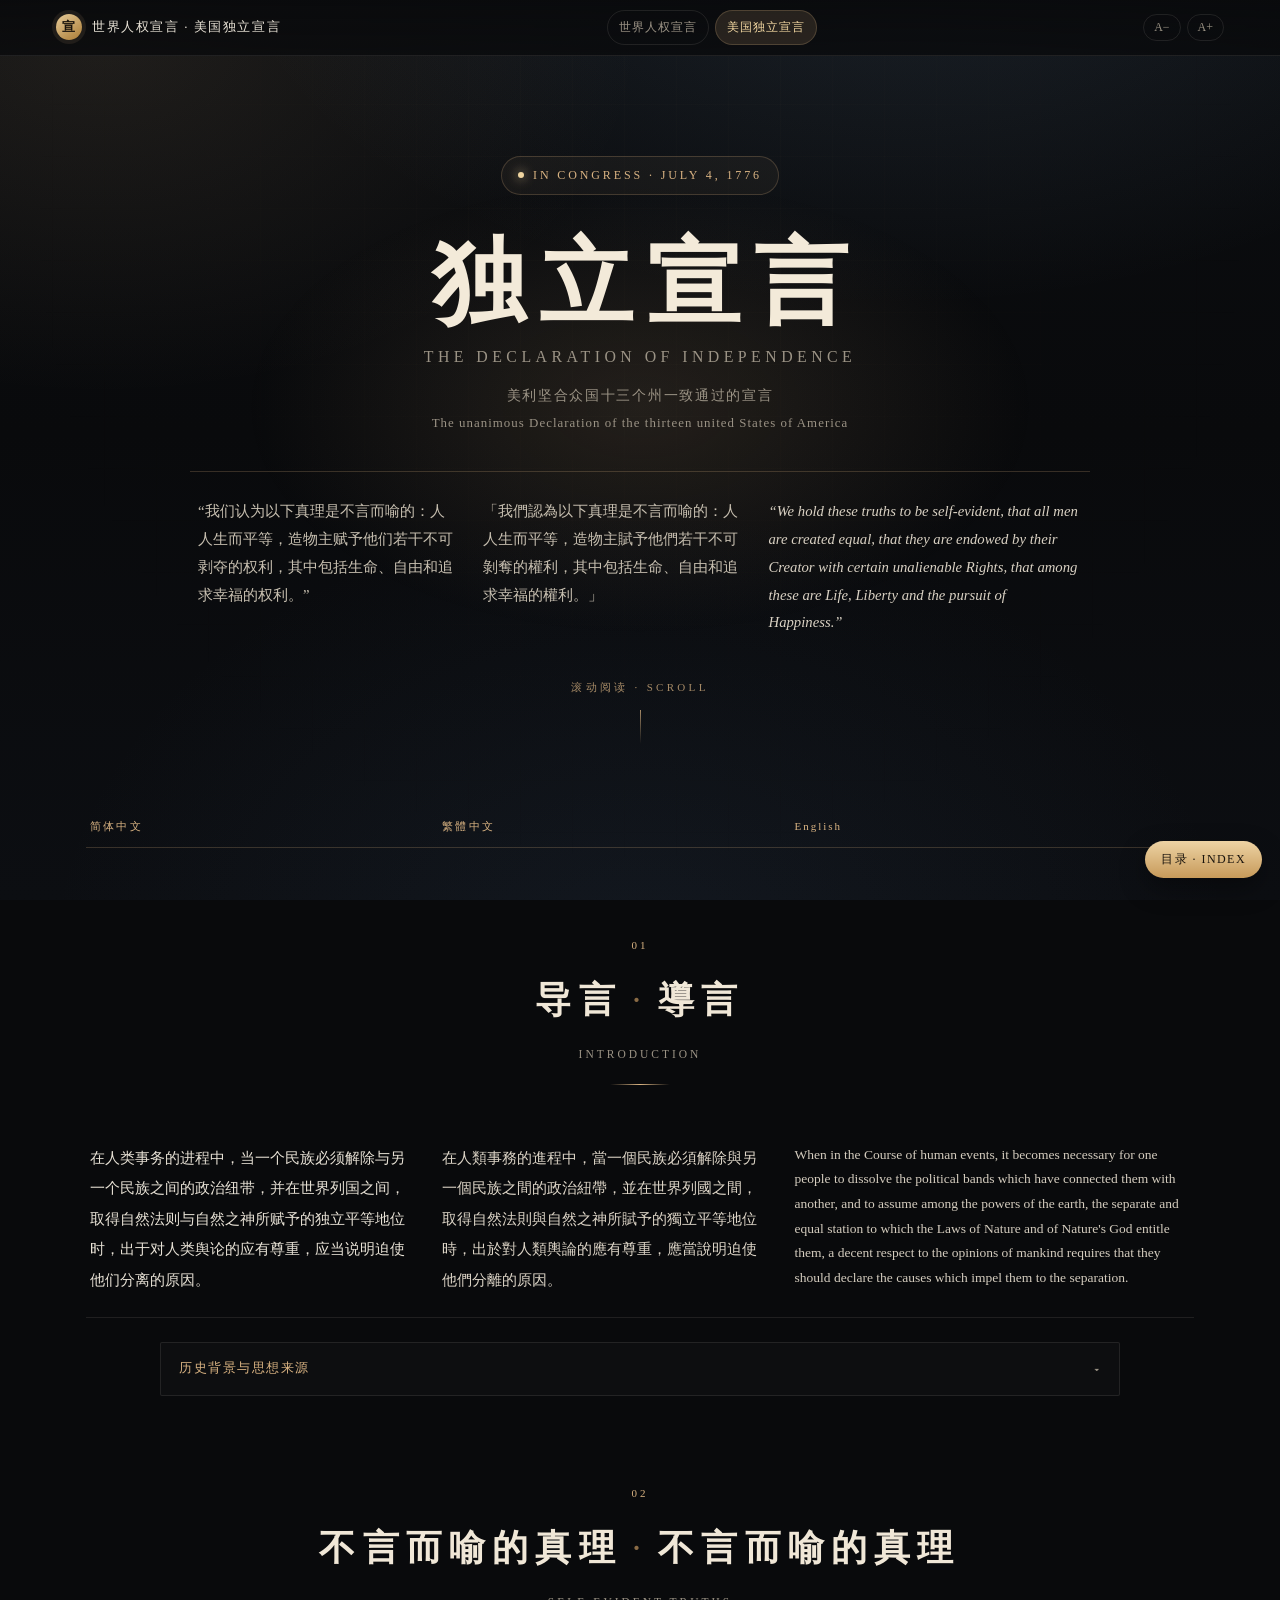
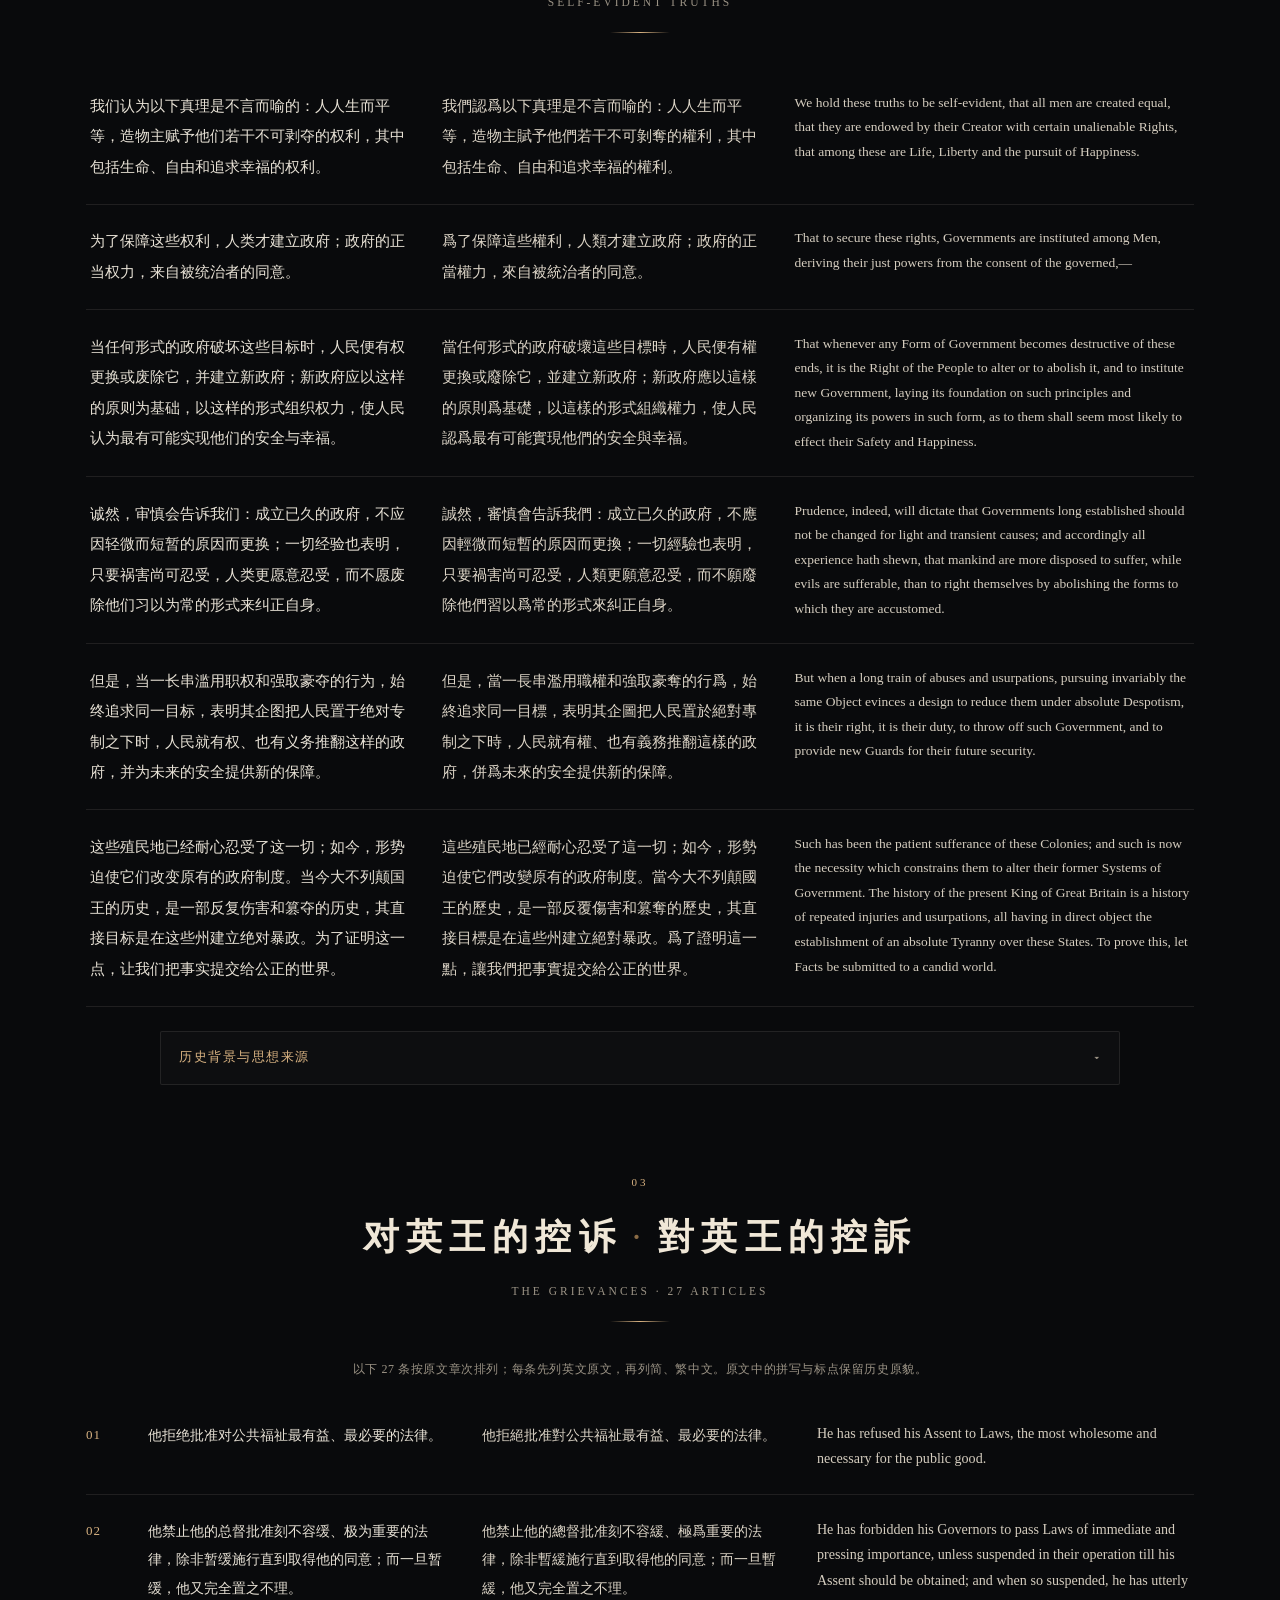
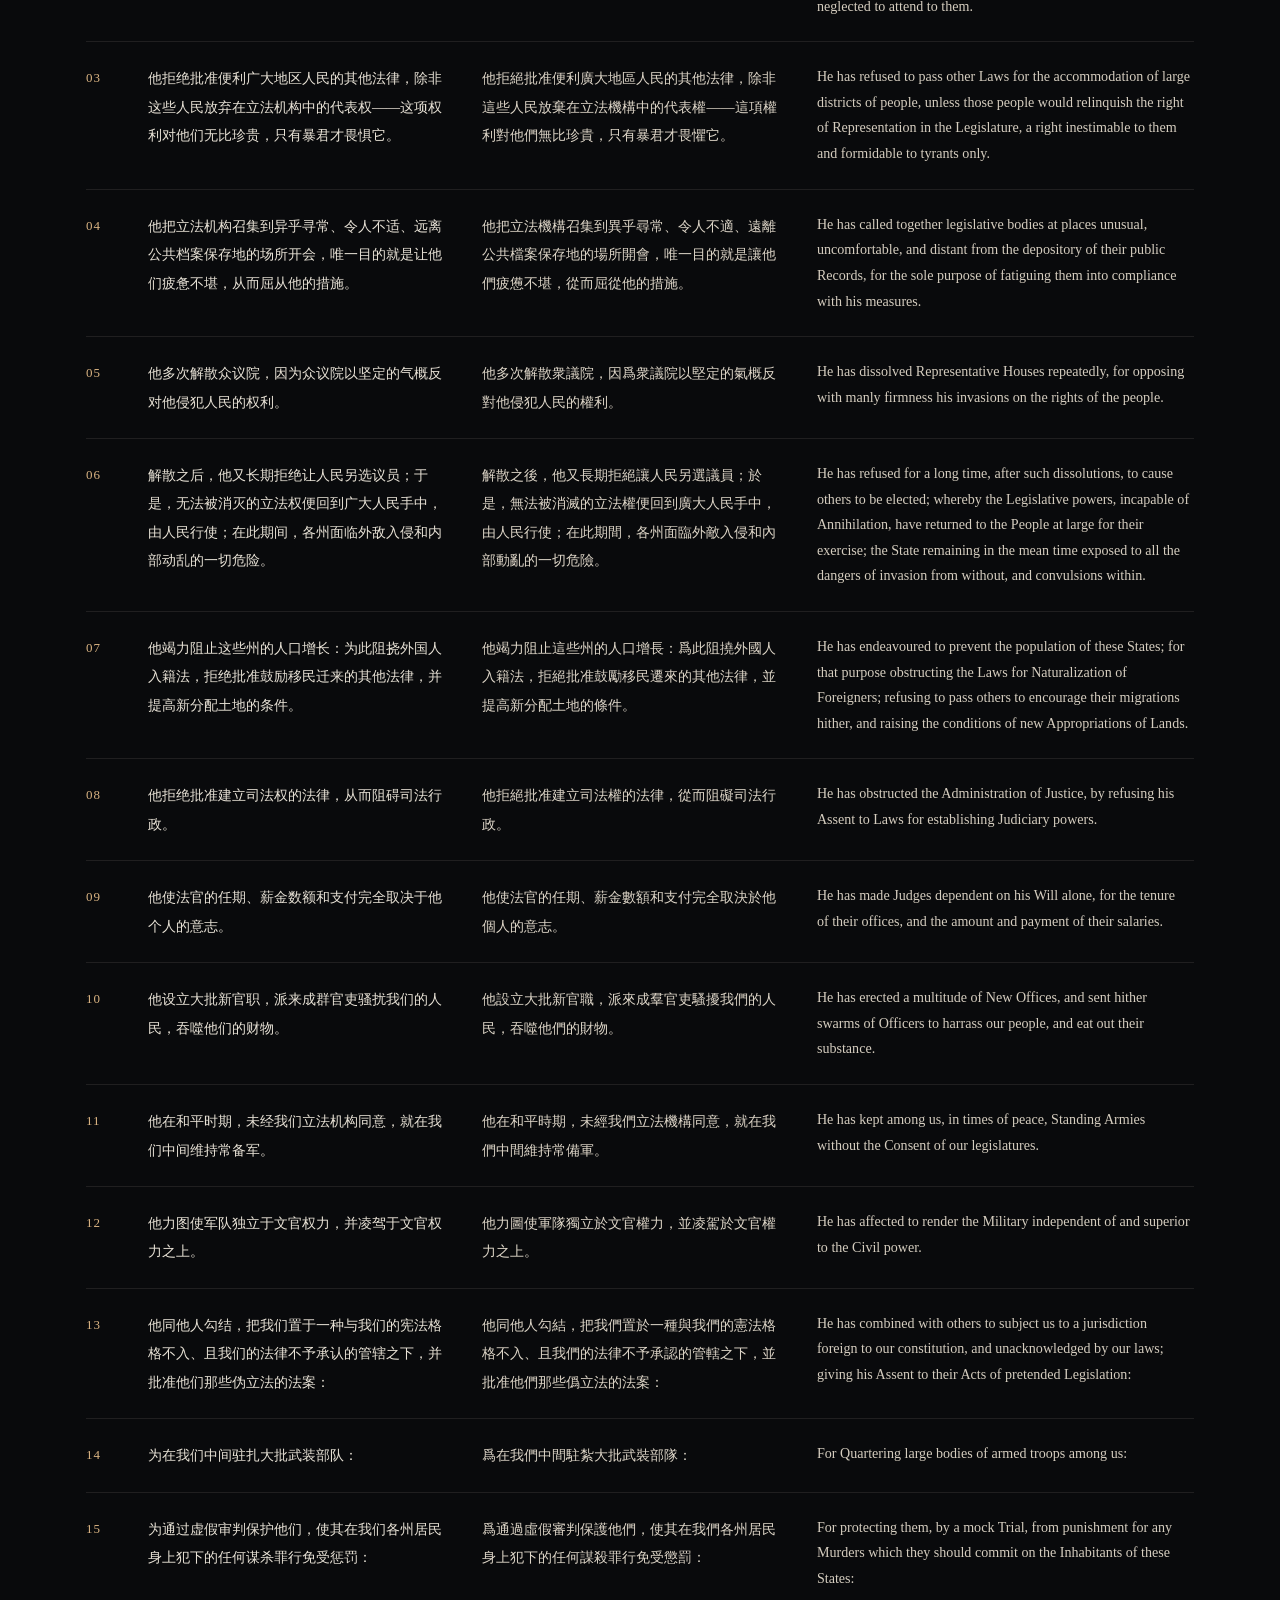
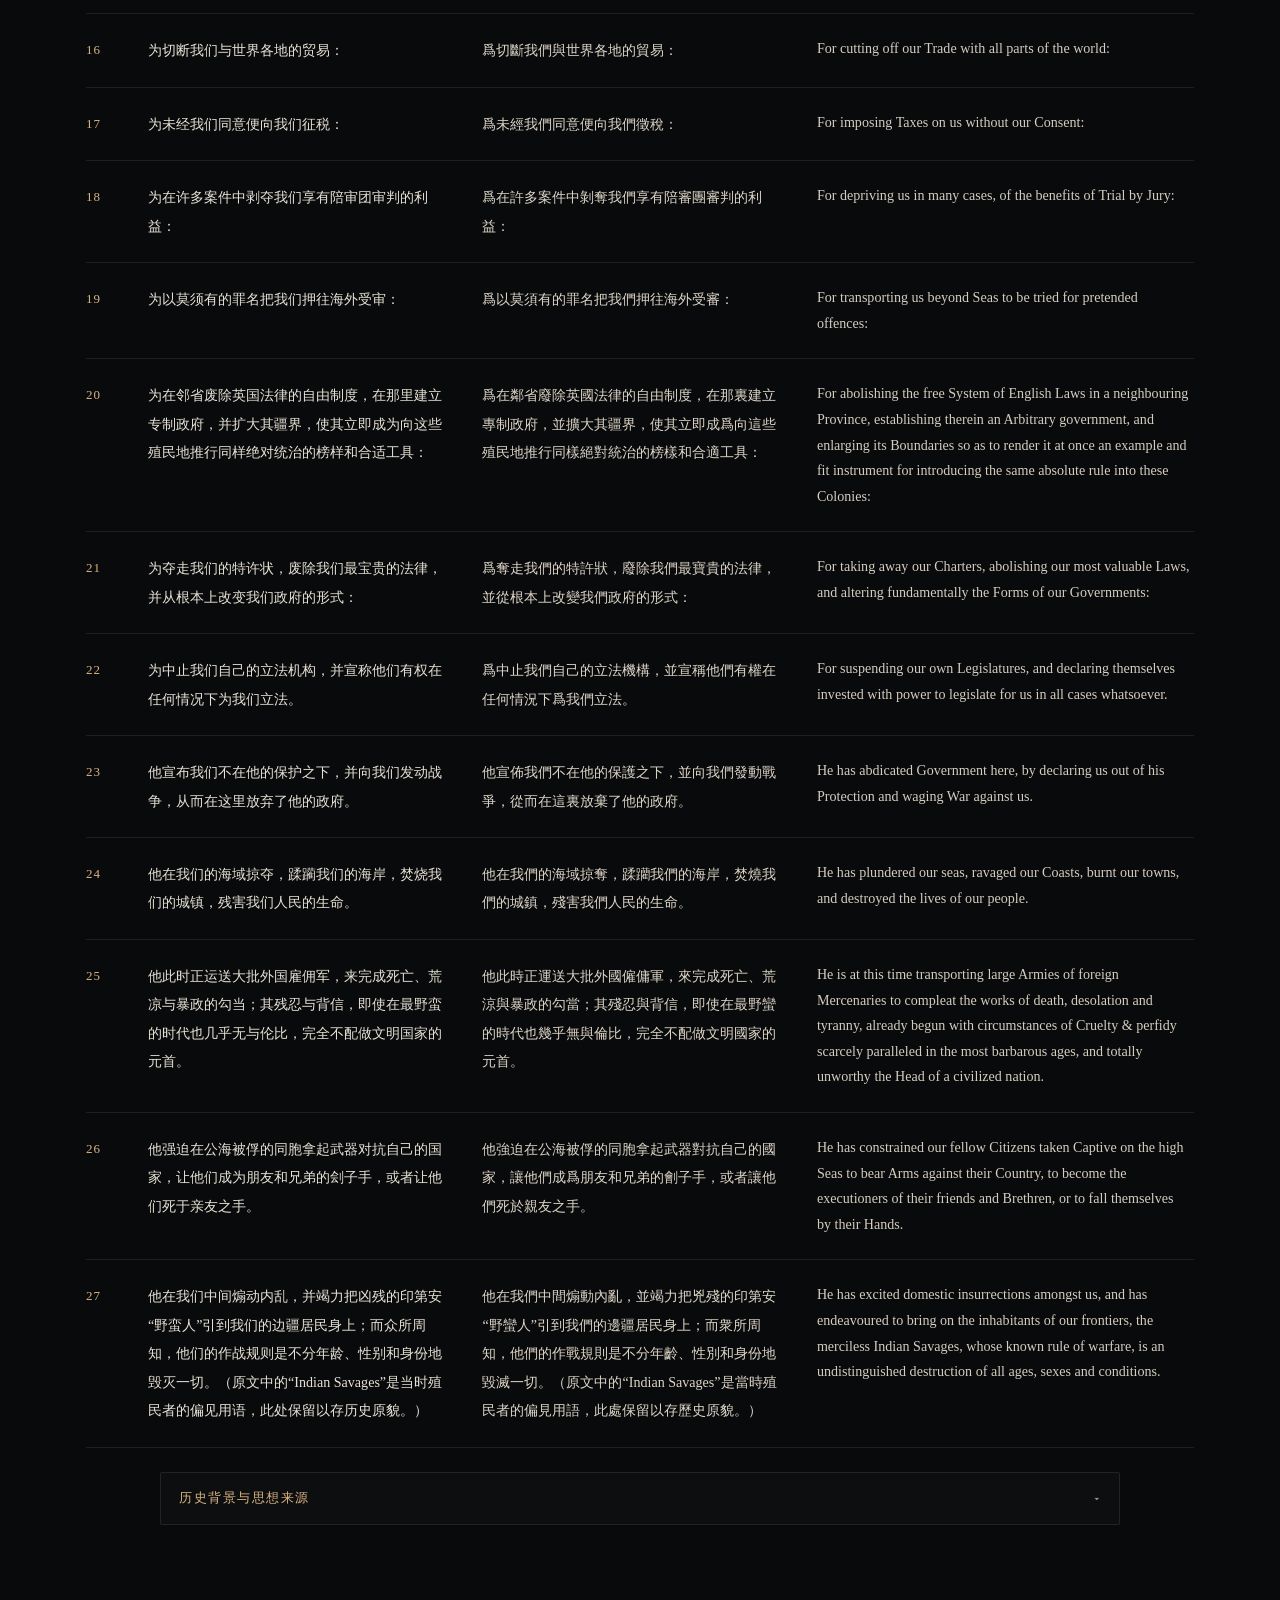
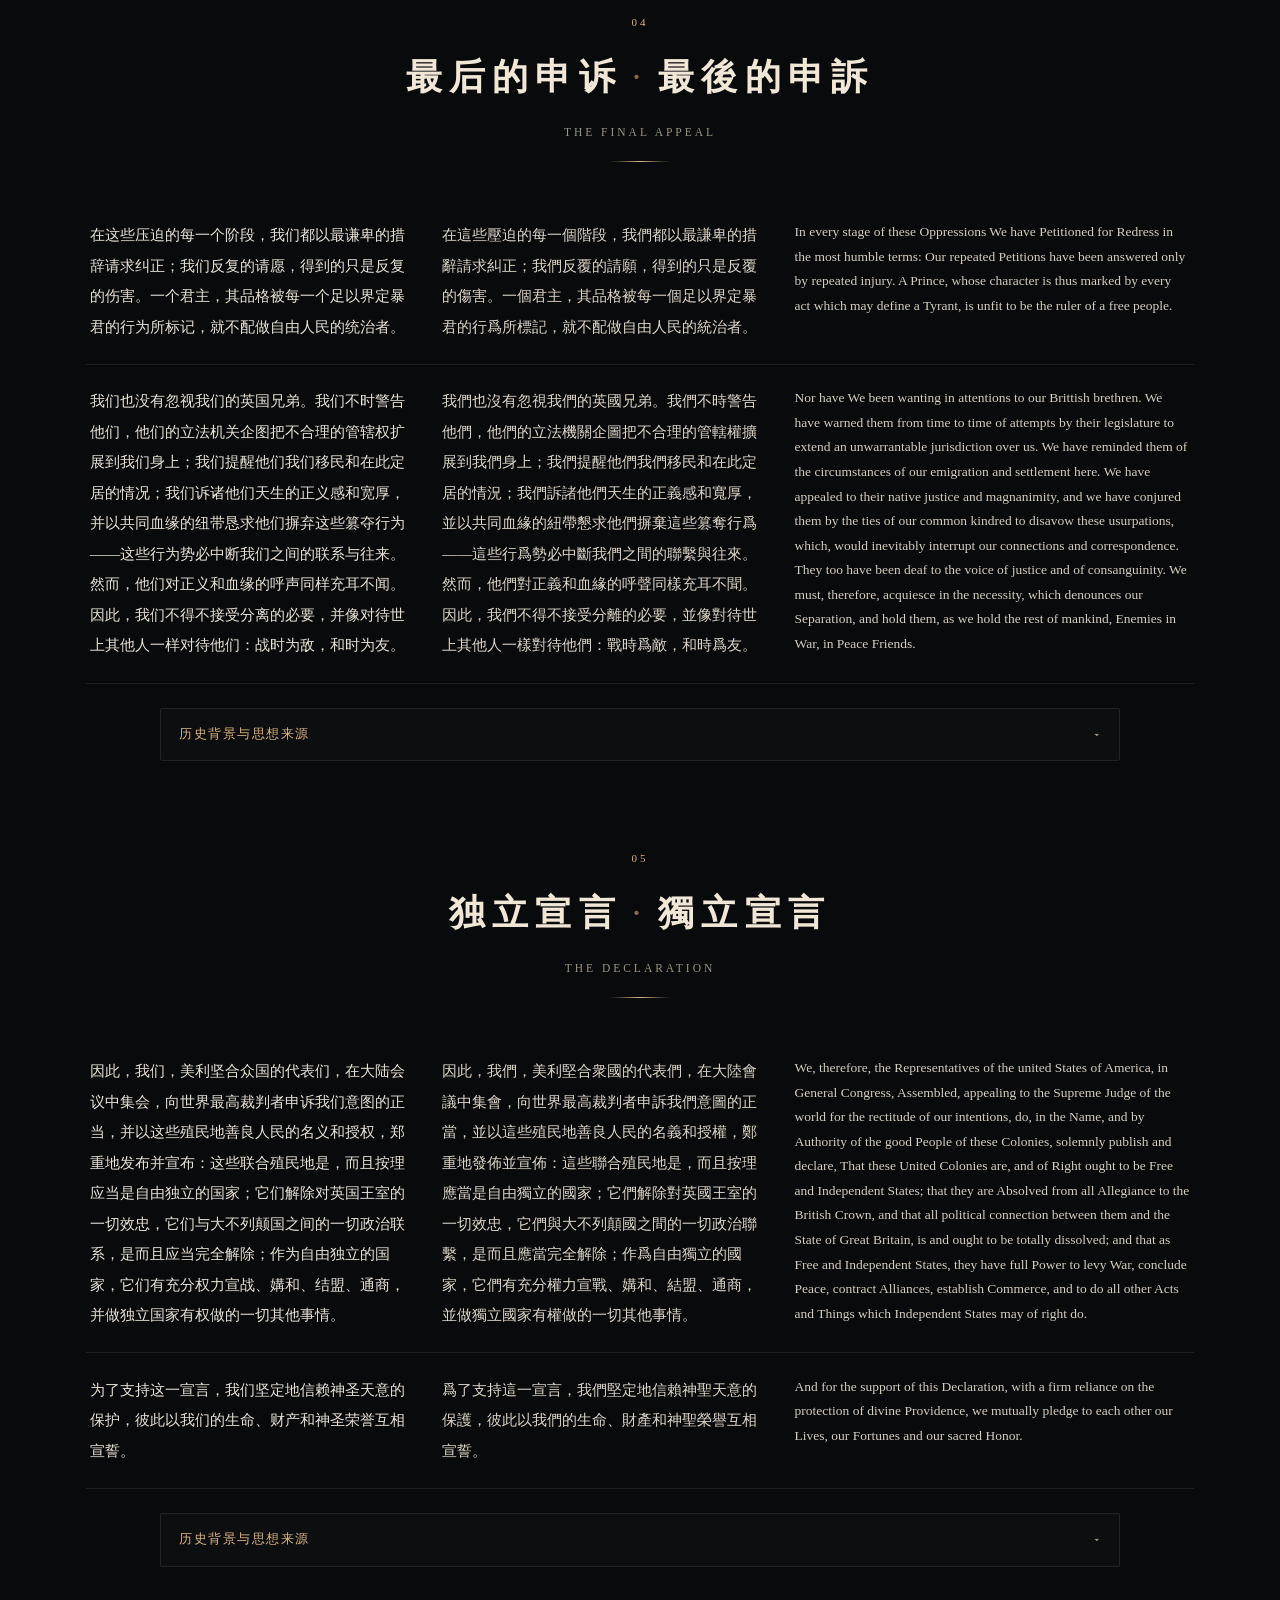
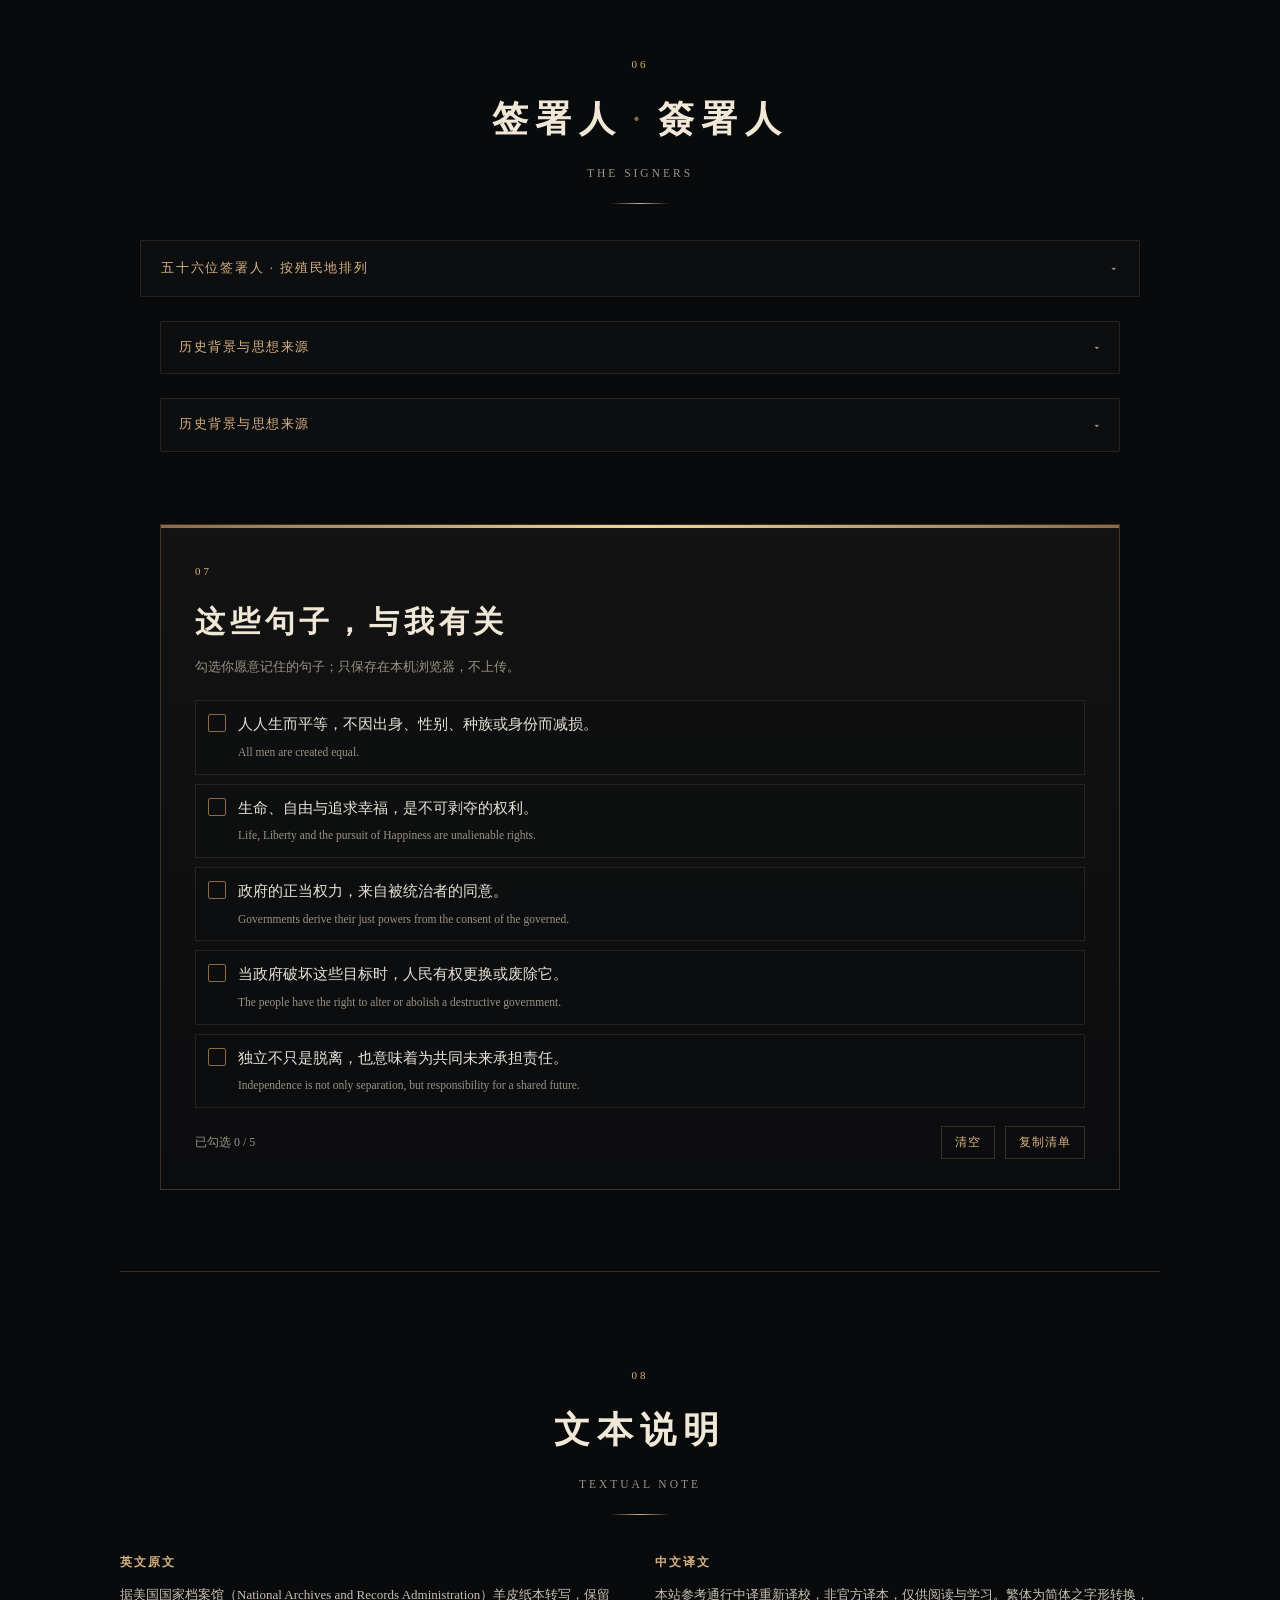
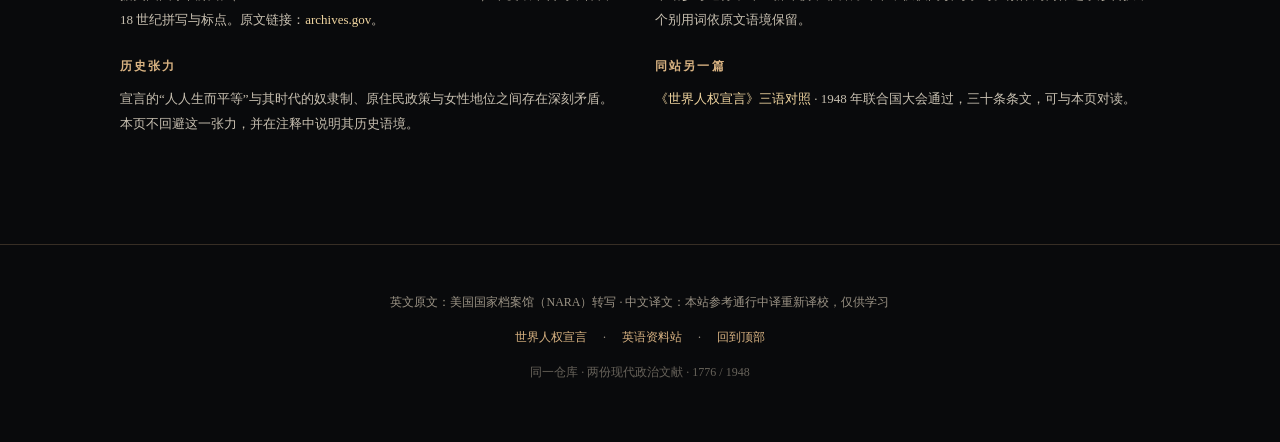
==== declaration/index.html @ b106802b "site: add Declaration of Independence (trilingual, same repo as UDHR)" ====
<!DOCTYPE html>
<html lang="zh-CN">
<head>
<meta charset="utf-8">
<meta name="viewport" content="width=device-width, initial-scale=1">
<title>美国独立宣言 · The Declaration of Independence · 獨立宣言</title>
<meta name="description" content="美国《独立宣言》全文三语对照：1776 年 7 月 4 日大陆会议通过，简、繁中文与英文并列，附历史背景、思想脉络、27 条控诉与签署人。与世界人权宣言同站。">
<meta name="theme-color" content="#090a0c">
<meta property="og:type" content="article">
<meta property="og:title" content="美国独立宣言 · 三语对照">
<meta property="og:description" content="人人生而平等，造物主赋予他们若干不可剥夺的权利。1776 年《独立宣言》全文简繁英对照。">
<meta property="og:locale" content="zh_CN">
<link rel="icon" href="../assets/favicon.svg" type="image/svg+xml">
<style>
:root{
  --bg:#090a0c;
  --bg-2:#101216;
  --ink:#e8e2d6;
  --ink-dim:#c8c0b1;
  --muted:#9b9385;
  --gold:#d9b382;
  --gold-lit:#f0d5a0;
  --gold-deep:#8a6b45;
  --blue:#8fb4d9;
  --line:rgba(217,179,130,.22);
  --line-2:rgba(232,226,214,.10);
  --serif-cn:"Songti SC","STSong","SimSun","Noto Serif SC","Source Han Serif SC",serif;
  --serif-en:Georgia,"Times New Roman","Iowan Old Style",serif;
  --serif-body:Georgia,"Times New Roman","Iowan Old Style","Songti SC","STSong","SimSun","Noto Serif SC","Source Han Serif SC",serif;
  --scale:1;
}
*{box-sizing:border-box}
html{scroll-behavior:smooth;scroll-padding-top:84px}
body{
  margin:0;background:var(--bg);color:var(--ink);
  font-family:var(--serif-body);
  font-size:calc(16px * var(--scale));
  line-height:1.9;
  -webkit-font-smoothing:antialiased;text-rendering:optimizeLegibility;
  overflow-x:hidden;
}
body::before{
  content:"";position:fixed;inset:0;z-index:-2;pointer-events:none;
  background:
    radial-gradient(1100px 640px at 70% -10%,rgba(143,180,217,.13),transparent 62%),
    radial-gradient(900px 600px at 8% 4%,rgba(217,179,130,.10),transparent 60%),
    radial-gradient(900px 700px at 50% 108%,rgba(60,85,115,.14),transparent 66%),
    linear-gradient(180deg,#0b0d10 0%,#090a0c 48%,#0c0e12 100%);
}
body::after{
  content:"";position:fixed;inset:0;z-index:-1;pointer-events:none;opacity:.5;
  background-image:
    linear-gradient(rgba(217,179,130,.035) 1px,transparent 1px),
    linear-gradient(90deg,rgba(217,179,130,.035) 1px,transparent 1px);
  background-size:52px 52px;
  mask-image:radial-gradient(ellipse at 50% 24%,#000 18%,transparent 76%);
  -webkit-mask-image:radial-gradient(ellipse at 50% 24%,#000 18%,transparent 76%);
}
a{color:var(--gold-lit);text-decoration:none}
a:hover{text-decoration:underline;text-underline-offset:3px}
::selection{background:rgba(217,179,130,.28);color:#15110c}
.progress{position:fixed;top:0;left:0;height:3px;width:100%;z-index:90;background:transparent}
.progress i{display:block;height:100%;width:0;background:linear-gradient(90deg,var(--gold-deep),var(--gold-lit));transition:width .08s linear}

/* 顶栏 */
.topbar{position:fixed;top:0;left:0;right:0;z-index:80;background:linear-gradient(180deg,rgba(9,10,12,.94),rgba(9,10,12,.78));border-bottom:1px solid var(--line-2);backdrop-filter:blur(12px)}
.topbar-inner{max-width:1240px;margin:0 auto;padding:10px clamp(16px,3vw,36px);display:flex;align-items:center;justify-content:space-between;gap:14px;flex-wrap:wrap}
.brand{display:flex;align-items:center;gap:10px;color:var(--ink);font-size:13px;letter-spacing:.12em}
.brand:hover{text-decoration:none;color:var(--gold-lit)}
.brand-mark{width:26px;height:26px;border-radius:50%;background:linear-gradient(145deg,#e7cc99,#a97b35);color:#1a140d;display:grid;place-items:center;font-weight:700;font-size:13px;box-shadow:0 0 0 4px rgba(217,179,130,.1)}
.doc-switch{display:flex;gap:6px;flex-wrap:wrap;align-items:center}
.doc-switch a{font-family:var(--serif-cn);font-size:12px;letter-spacing:.08em;padding:5px 11px;border:1px solid var(--line-2);border-radius:999px;color:var(--muted)}
.doc-switch a:hover{border-color:var(--line);color:var(--gold-lit);text-decoration:none}
.doc-switch a.on{background:rgba(217,179,130,.14);border-color:var(--line);color:var(--gold-lit)}
.tools{display:flex;align-items:center;gap:6px}
.tool-btn{font-family:var(--serif-cn);font-size:12px;color:var(--muted);background:transparent;border:1px solid var(--line-2);border-radius:999px;padding:5px 10px;cursor:pointer}
.tool-btn:hover{color:var(--gold-lit);border-color:var(--line)}

/* 首屏 */
.hero{position:relative;padding:clamp(110px,16vh,180px) 20px clamp(54px,8vh,86px);text-align:center;overflow:hidden}
.hero::after{content:"";position:absolute;left:50%;top:18%;width:min(900px,92vw);height:520px;transform:translateX(-50%);background:radial-gradient(ellipse at center,rgba(217,179,130,.13),transparent 62%);pointer-events:none}
.hero-inner{position:relative;z-index:1;max-width:1000px;margin:0 auto}
.eyebrow{display:inline-flex;align-items:center;gap:9px;font-family:var(--serif-cn);font-size:12px;letter-spacing:.24em;color:var(--gold);border:1px solid var(--line);border-radius:999px;padding:7px 16px;background:rgba(217,179,130,.05)}
.eyebrow .dot{width:6px;height:6px;border-radius:50%;background:var(--gold-lit);box-shadow:0 0 12px var(--gold-lit)}
.hero h1{font-family:var(--serif-cn);font-size:clamp(46px,7.4vw,94px);font-weight:700;letter-spacing:.14em;line-height:1.08;margin:26px 0 10px;color:#f3ead9;text-indent:.14em}
.hero h1 small{display:block;margin-top:14px;font-family:var(--serif-en);font-size:clamp(12px,1.24vw,16px);letter-spacing:.28em;color:var(--muted);font-weight:400;text-indent:0}
.hero .adopted{margin:18px auto 0;max-width:760px;font-family:var(--serif-cn);font-size:clamp(12px,1.1vw,14px);letter-spacing:.12em;color:var(--muted);line-height:1.9}
.hero .epigraph{margin:34px auto 0;max-width:900px;padding:26px 8px 0;border-top:1px solid var(--line);display:grid;grid-template-columns:1fr 1fr 1.2fr;gap:24px;text-align:left}
.hero .epigraph p{margin:0;font-size:clamp(13px,1.15vw,15px);line-height:1.9;color:var(--ink-dim)}
.hero .epigraph .en{font-family:var(--serif-en);font-style:italic;color:#d9d1c3}
.scroll-cue{margin-top:40px;font-family:var(--serif-cn);font-size:11px;letter-spacing:.3em;color:var(--gold);opacity:.75}
.scroll-cue .line{display:block;width:1px;height:34px;margin:12px auto 0;background:linear-gradient(180deg,var(--gold),transparent)}

/* 正文 */
.doc{position:relative;z-index:1;padding:0 0 clamp(80px,12vh,150px)}
.wrap{max-width:1180px;margin:0 auto;padding:0 clamp(16px,3vw,36px)}
.section-head{position:relative;margin:clamp(58px,9vh,104px) 0 clamp(28px,4vh,42px);text-align:center}
.section-head .sec-no{display:inline-block;font-family:var(--serif-en);font-size:11px;letter-spacing:.28em;color:var(--gold);margin-bottom:10px}
.section-head h2{margin:0;font-family:var(--serif-cn);font-size:clamp(24px,3vw,36px);font-weight:700;letter-spacing:.2em;color:#f0e7d7}
.section-head h2 .sep{margin:0 .28em;color:var(--gold-deep);font-weight:400}
.section-head .sec-en{margin:10px 0 0;font-family:var(--serif-en);font-size:11.5px;letter-spacing:.26em;color:var(--muted);text-transform:uppercase}
.section-head::after{content:"";display:block;width:60px;height:1px;margin:18px auto 0;background:linear-gradient(90deg,transparent,var(--gold),transparent)}

.lang-heads{display:grid;grid-template-columns:1fr 1fr 1.25fr;gap:clamp(18px,3vw,36px);padding:0 4px 10px;border-bottom:1px solid var(--line);margin-bottom:8px;font-family:var(--serif-cn);font-size:11px;letter-spacing:.2em;color:var(--gold)}
.lang-heads .en{font-family:var(--serif-en);letter-spacing:.18em}
.para{display:grid;grid-template-columns:1fr 1fr 1.25fr;gap:clamp(18px,3vw,36px);padding:clamp(18px,2.4vh,26px) 4px;border-bottom:1px solid var(--line-2);align-items:start}
.para:last-child{border-bottom:0}
.para p{margin:0;font-size:clamp(14.5px,1.18vw,16.5px);line-height:2.02;color:var(--ink)}
.para .en p{font-family:var(--serif-en);font-size:clamp(13.5px,1.05vw,15px);line-height:1.82;color:#d5cdbf}
.para .lang-col[lang="zh-Hant"] p{color:#ddd5c7}

/* 控诉 */
.lead-note{max-width:760px;margin:0 auto 18px;text-align:center;font-family:var(--serif-cn);font-size:12px;color:var(--muted);letter-spacing:.05em}
.grievance{display:grid;grid-template-columns:58px 1fr;gap:0;border-bottom:1px solid var(--line-2)}
.grievance:last-of-type{border-bottom:0}
.g-no{font-family:var(--serif-en);font-size:13px;letter-spacing:.08em;color:var(--gold);padding-top:24px}
.g-body .para{border-bottom:0;padding-top:22px;padding-bottom:22px}
.g-body .para p{font-size:clamp(14px,1.1vw,15.5px)}

/* 注释 */
.note{margin:24px auto 0;max-width:960px;border:1px solid var(--line-2);border-radius:2px;background:rgba(255,255,255,.018)}
.note summary{list-style:none;cursor:pointer;padding:14px 18px;display:flex;align-items:center;justify-content:space-between;gap:12px;font-family:var(--serif-cn);font-size:12.5px;letter-spacing:.12em;color:var(--gold)}
.note summary::-webkit-details-marker{display:none}
.note summary .chev{transition:transform .2s ease;font-size:11px;color:var(--muted)}
.note[open] summary .chev{transform:rotate(180deg)}
.note-body{padding:0 20px 20px;border-top:1px solid var(--line-2)}
.note-body p{margin:14px 0 0;font-size:14px;line-height:1.95;color:var(--ink-dim)}
.note-body .note-k{margin:18px 0 0;font-family:var(--serif-cn);font-size:11px;letter-spacing:.2em;color:var(--gold)}

/* 签署人 */
.signers-wrap{margin:24px auto 0;max-width:1000px;border:1px solid var(--line-2);border-radius:2px;background:rgba(255,255,255,.018)}
.signers-wrap summary{list-style:none;cursor:pointer;padding:15px 20px;display:flex;justify-content:space-between;align-items:center;font-family:var(--serif-cn);font-size:13px;letter-spacing:.14em;color:var(--gold)}
.signers-wrap summary::-webkit-details-marker{display:none}
.signers-wrap .chev{transition:transform .2s;font-size:11px;color:var(--muted)}
.signers-wrap[open] .chev{transform:rotate(180deg)}
.signers-grid{display:grid;grid-template-columns:repeat(3,1fr);gap:22px 26px;padding:4px 22px 26px;border-top:1px solid var(--line-2)}
.signer-state h3{margin:16px 0 8px;font-family:var(--serif-cn);font-size:12px;letter-spacing:.14em;color:var(--ink);font-weight:600}
.signer-state h3 em{display:block;margin-top:3px;font-family:var(--serif-en);font-size:10px;letter-spacing:.12em;color:var(--muted);font-style:normal}
.signer-state ul{list-style:none;margin:0;padding:0}
.signer-state li{font-family:var(--serif-en);font-size:12.5px;line-height:1.9;color:var(--ink-dim);border-bottom:1px dotted rgba(232,226,214,.08);padding:2px 0}

/* 与我有关 */
.check-section{max-width:960px;margin:clamp(58px,8vh,92px) auto 0;padding:30px clamp(20px,3vw,34px);border:1px solid var(--line);background:linear-gradient(180deg,rgba(217,179,130,.055),rgba(255,255,255,.012));position:relative}
.check-section::before{content:"";position:absolute;left:0;right:0;top:0;height:3px;background:linear-gradient(90deg,var(--gold-deep),var(--gold-lit),var(--gold-deep))}
.check-head .sec-no{font-family:var(--serif-en);font-size:11px;letter-spacing:.28em;color:var(--gold)}
.check-head h2{margin:8px 0 6px;font-family:var(--serif-cn);font-size:clamp(22px,2.6vw,30px);letter-spacing:.16em;color:#f0e7d7}
.check-head p{margin:0 0 20px;font-size:12.5px;color:var(--muted)}
.check-list{display:grid;gap:9px}
.check-item{display:flex;align-items:flex-start;gap:12px;cursor:pointer;padding:10px 12px;border:1px solid var(--line-2);background:rgba(10,12,15,.35);transition:border-color .15s,background .15s}
.check-item:hover{border-color:var(--line);background:rgba(217,179,130,.05)}
.check-item input{position:absolute;opacity:0}
.check-item .box{flex:none;width:18px;height:18px;margin-top:3px;border:1px solid var(--gold-deep);border-radius:2px;display:grid;place-items:center}
.check-item input:checked + .box{background:var(--gold);border-color:var(--gold)}
.check-item input:checked + .box::after{content:"✓";color:#1a140d;font-size:12px;font-weight:700}
.check-item input:focus-visible + .box{outline:2px solid var(--blue);outline-offset:2px}
.c-cn b{display:block;font-weight:400;font-size:14.5px;color:var(--ink)}
.c-cn em{display:block;margin-top:3px;font-family:var(--serif-en);font-size:11.5px;color:var(--muted);font-style:normal}
.check-foot{display:flex;align-items:center;gap:10px;flex-wrap:wrap;margin-top:18px;font-size:12px;color:var(--muted)}
.check-foot #checkCount{margin-right:auto}
.btn-line{font-family:var(--serif-cn);font-size:12px;letter-spacing:.08em;color:var(--gold);background:transparent;border:1px solid var(--line);padding:7px 13px;cursor:pointer}
.btn-line:hover{background:rgba(217,179,130,.1)}

/* 文本说明 */
.colophon{max-width:1040px;margin:clamp(66px,9vh,104px) auto 0;border-top:1px solid var(--line);padding-top:6px}
.colophon-grid{display:grid;grid-template-columns:repeat(2,1fr);gap:22px 30px;margin-top:8px}
.colophon-grid h3{margin:0 0 8px;font-family:var(--serif-cn);font-size:12px;letter-spacing:.18em;color:var(--gold)}
.colophon-grid p{margin:0;font-size:13px;line-height:1.95;color:var(--ink-dim)}
.colophon-grid a{color:var(--gold-lit)}

/* 目录抽屉 */
.toc-btn{position:fixed;right:18px;bottom:22px;z-index:85;font-family:var(--serif-cn);font-size:12px;letter-spacing:.12em;color:#1a140d;background:linear-gradient(180deg,#edd3a4,#c79a5a);border:0;border-radius:999px;padding:10px 16px;box-shadow:0 10px 26px rgba(0,0,0,.35);cursor:pointer}
.toc-overlay{position:fixed;inset:0;z-index:95;background:rgba(4,5,7,.62);opacity:0;pointer-events:none;transition:opacity .2s}
.toc-panel{position:fixed;right:0;top:0;bottom:0;z-index:96;width:min(380px,88vw);background:#0e1014;border-left:1px solid var(--line);padding:22px 22px 30px;overflow:auto;transform:translateX(102%);transition:transform .24s ease}
body.toc-open .toc-overlay{opacity:1;pointer-events:auto}
body.toc-open .toc-panel{transform:translateX(0)}
.toc-panel h2{margin:0 0 4px;font-family:var(--serif-cn);font-size:16px;letter-spacing:.16em;color:var(--gold)}
.toc-panel p{margin:0 0 16px;font-size:11px;color:var(--muted)}
.toc-panel a{display:flex;gap:12px;padding:9px 0;border-bottom:1px dotted var(--line-2);font-family:var(--serif-cn);font-size:13px;color:var(--ink-dim)}
.toc-panel a:hover{color:var(--gold-lit);text-decoration:none}
.toc-panel a b{font-family:var(--serif-en);font-weight:400;font-size:11px;color:var(--gold);min-width:20px}
.toc-close{position:absolute;right:14px;top:12px;background:transparent;border:0;color:var(--muted);font-size:20px;cursor:pointer}

/* 页脚 */
.footer{position:relative;z-index:1;border-top:1px solid var(--line);padding:34px 20px 46px;text-align:center;color:var(--muted);font-size:12px;line-height:1.9}
.footer a{color:var(--gold)}
.footer .foot-links{display:flex;justify-content:center;gap:16px;flex-wrap:wrap;margin-top:8px}

@media(max-width:900px){
  .hero .epigraph{grid-template-columns:1fr;gap:10px;text-align:center}
  .para,.lang-heads{grid-template-columns:1fr;gap:8px}
  .lang-heads{padding-bottom:8px}
  .para{padding:16px 2px}
  .para .lang-col[lang="zh-Hans"]::before{content:"简";display:inline-block;font-family:var(--serif-cn);font-size:10px;color:var(--gold);margin-right:8px}
  .para .lang-col[lang="zh-Hant"]::before{content:"繁";display:inline-block;font-family:var(--serif-cn);font-size:10px;color:var(--gold);margin-right:8px}
  .para .lang-col.en::before{content:"EN";display:inline-block;font-family:var(--serif-en);font-size:10px;color:var(--gold);margin-right:8px;letter-spacing:.12em}
  .grievance{grid-template-columns:38px 1fr}
  .signers-grid{grid-template-columns:repeat(2,1fr)}
  .colophon-grid{grid-template-columns:1fr}
  .topbar-inner{padding-top:8px;padding-bottom:8px}
  .doc-switch{order:3;width:100%;justify-content:center}
}
@media(max-width:560px){
  .hero{padding-top:120px}
  .hero h1{letter-spacing:.08em;text-indent:.08em}
  .signers-grid{grid-template-columns:1fr}
  .check-section{padding:24px 16px}
  .brand span:not(.brand-mark){display:none}
  .tools .tool-btn:first-child{display:none}
}
@media(prefers-reduced-motion:reduce){
  *,*::before,*::after{transition:none!important;animation:none!important;scroll-behavior:auto!important}
}
</style>
</head>
<body>
<div class="progress" aria-hidden="true"><i id="readFill"></i></div>
<header class="topbar">
  <div class="topbar-inner">
    <a class="brand" href="../index.html"><span class="brand-mark" aria-hidden="true">宣</span><span>世界人权宣言 · 美国独立宣言</span></a>
    <nav class="doc-switch" aria-label="文献切换">
      <a href="../index.html">世界人权宣言</a>
      <a class="on" href="./index.html" aria-current="page">美国独立宣言</a>
    </nav>
    <div class="tools">
      <button type="button" class="tool-btn" data-font="-0.06" title="缩小字号">A−</button>
      <button type="button" class="tool-btn" data-font="0.06" title="放大字号">A+</button>
    </div>
  </div>
</header>
<main id="top">
  <section class="hero">
    <div class="hero-inner">
      <p class="eyebrow"><span class="dot"></span>IN CONGRESS · JULY 4, 1776</p>
      <h1>独立宣言<small>THE DECLARATION OF INDEPENDENCE</small></h1>
      <p class="adopted">美利坚合众国十三个州一致通过的宣言<br><span style="font-family:var(--serif-en);letter-spacing:.08em;font-size:.92em">The unanimous Declaration of the thirteen united States of America</span></p>
      <div class="epigraph">
        <p lang="zh-Hans">“我们认为以下真理是不言而喻的：人人生而平等，造物主赋予他们若干不可剥夺的权利，其中包括生命、自由和追求幸福的权利。”</p>
        <p lang="zh-Hant">「我們認為以下真理是不言而喻的：人人生而平等，造物主賦予他們若干不可剝奪的權利，其中包括生命、自由和追求幸福的權利。」</p>
        <p class="en" lang="en">“We hold these truths to be self-evident, that all men are created equal, that they are endowed by their Creator with certain unalienable Rights, that among these are Life, Liberty and the pursuit of Happiness.”</p>
      </div>
      <div class="scroll-cue">滚动阅读 · SCROLL<span class="line"></span></div>
    </div>
  </section>
  <div class="doc">
    <div class="wrap">
      <div class="lang-heads"><span lang="zh-Hans">简体中文</span><span lang="zh-Hant">繁體中文</span><span class="en" lang="en">English</span></div>
      <div class="section-head" id="intro">
  <span class="sec-no">01</span>
  <h2><span lang="zh-Hans">导言</span><span class="sep">·</span><span lang="zh-Hant">導言</span></h2>
  <p class="sec-en">Introduction</p>
</div><div class="para ">
  <div class="lang-col" lang="zh-Hans"><p>在人类事务的进程中，当一个民族必须解除与另一个民族之间的政治纽带，并在世界列国之间，取得自然法则与自然之神所赋予的独立平等地位时，出于对人类舆论的应有尊重，应当说明迫使他们分离的原因。</p></div>
  <div class="lang-col" lang="zh-Hant"><p>在人類事務的進程中，當一個民族必須解除與另一個民族之間的政治紐帶，並在世界列國之間，取得自然法則與自然之神所賦予的獨立平等地位時，出於對人類輿論的應有尊重，應當說明迫使他們分離的原因。</p></div>
  <div class="lang-col en" lang="en"><p>When in the Course of human events, it becomes necessary for one people to dissolve the political bands which have connected them with another, and to assume among the powers of the earth, the separate and equal station to which the Laws of Nature and of Nature's God entitle them, a decent respect to the opinions of mankind requires that they should declare the causes which impel them to the separation.</p></div>
</div><details class="note">
  <summary><span>历史背景与思想来源</span><span class="chev" aria-hidden="true">▾</span></summary>
  <div class="note-body">
    <p class="note-k">历史背景</p><p>1776 年 6 月，弗吉尼亚代表理查德·亨利·李向大陆会议提出“这些联合殖民地是、也应当是自由独立的国家”的决议。会议随后任命杰斐逊、亚当斯、富兰克林、谢尔曼、利文斯顿五人起草宣言，杰斐逊执笔。7 月 2 日，独立决议通过；7 月 4 日，宣言文本被正式通过。宣言首先是一份对外说明理由的政治文件：它要说服“公正的世界”，而不只是记录情绪。</p>
    <p class="note-k">思想脉络</p><p>自然法学说在 17—18 世纪欧洲政治思想中已很成熟：格劳秀斯、普芬道夫、洛克都讨论过自然权利、政府契约与反抗暴政。宣言把这些语言压缩成一份面向公众的“事实清单”。</p>
  </div>
</details><div class="section-head" id="truths">
  <span class="sec-no">02</span>
  <h2><span lang="zh-Hans">不言而喻的真理</span><span class="sep">·</span><span lang="zh-Hant">不言而喻的真理</span></h2>
  <p class="sec-en">Self-Evident Truths</p>
</div><div class="para ">
  <div class="lang-col" lang="zh-Hans"><p>我们认为以下真理是不言而喻的：人人生而平等，造物主赋予他们若干不可剥夺的权利，其中包括生命、自由和追求幸福的权利。</p></div>
  <div class="lang-col" lang="zh-Hant"><p>我們認爲以下真理是不言而喻的：人人生而平等，造物主賦予他們若干不可剝奪的權利，其中包括生命、自由和追求幸福的權利。</p></div>
  <div class="lang-col en" lang="en"><p>We hold these truths to be self-evident, that all men are created equal, that they are endowed by their Creator with certain unalienable Rights, that among these are Life, Liberty and the pursuit of Happiness.</p></div>
</div><div class="para ">
  <div class="lang-col" lang="zh-Hans"><p>为了保障这些权利，人类才建立政府；政府的正当权力，来自被统治者的同意。</p></div>
  <div class="lang-col" lang="zh-Hant"><p>爲了保障這些權利，人類才建立政府；政府的正當權力，來自被統治者的同意。</p></div>
  <div class="lang-col en" lang="en"><p>That to secure these rights, Governments are instituted among Men, deriving their just powers from the consent of the governed,—</p></div>
</div><div class="para ">
  <div class="lang-col" lang="zh-Hans"><p>当任何形式的政府破坏这些目标时，人民便有权更换或废除它，并建立新政府；新政府应以这样的原则为基础，以这样的形式组织权力，使人民认为最有可能实现他们的安全与幸福。</p></div>
  <div class="lang-col" lang="zh-Hant"><p>當任何形式的政府破壞這些目標時，人民便有權更換或廢除它，並建立新政府；新政府應以這樣的原則爲基礎，以這樣的形式組織權力，使人民認爲最有可能實現他們的安全與幸福。</p></div>
  <div class="lang-col en" lang="en"><p>That whenever any Form of Government becomes destructive of these ends, it is the Right of the People to alter or to abolish it, and to institute new Government, laying its foundation on such principles and organizing its powers in such form, as to them shall seem most likely to effect their Safety and Happiness.</p></div>
</div><div class="para ">
  <div class="lang-col" lang="zh-Hans"><p>诚然，审慎会告诉我们：成立已久的政府，不应因轻微而短暂的原因而更换；一切经验也表明，只要祸害尚可忍受，人类更愿意忍受，而不愿废除他们习以为常的形式来纠正自身。</p></div>
  <div class="lang-col" lang="zh-Hant"><p>誠然，審慎會告訴我們：成立已久的政府，不應因輕微而短暫的原因而更換；一切經驗也表明，只要禍害尚可忍受，人類更願意忍受，而不願廢除他們習以爲常的形式來糾正自身。</p></div>
  <div class="lang-col en" lang="en"><p>Prudence, indeed, will dictate that Governments long established should not be changed for light and transient causes; and accordingly all experience hath shewn, that mankind are more disposed to suffer, while evils are sufferable, than to right themselves by abolishing the forms to which they are accustomed.</p></div>
</div><div class="para ">
  <div class="lang-col" lang="zh-Hans"><p>但是，当一长串滥用职权和强取豪夺的行为，始终追求同一目标，表明其企图把人民置于绝对专制之下时，人民就有权、也有义务推翻这样的政府，并为未来的安全提供新的保障。</p></div>
  <div class="lang-col" lang="zh-Hant"><p>但是，當一長串濫用職權和強取豪奪的行爲，始終追求同一目標，表明其企圖把人民置於絕對專制之下時，人民就有權、也有義務推翻這樣的政府，併爲未來的安全提供新的保障。</p></div>
  <div class="lang-col en" lang="en"><p>But when a long train of abuses and usurpations, pursuing invariably the same Object evinces a design to reduce them under absolute Despotism, it is their right, it is their duty, to throw off such Government, and to provide new Guards for their future security.</p></div>
</div><div class="para ">
  <div class="lang-col" lang="zh-Hans"><p>这些殖民地已经耐心忍受了这一切；如今，形势迫使它们改变原有的政府制度。当今大不列颠国王的历史，是一部反复伤害和篡夺的历史，其直接目标是在这些州建立绝对暴政。为了证明这一点，让我们把事实提交给公正的世界。</p></div>
  <div class="lang-col" lang="zh-Hant"><p>這些殖民地已經耐心忍受了這一切；如今，形勢迫使它們改變原有的政府制度。當今大不列顛國王的歷史，是一部反覆傷害和篡奪的歷史，其直接目標是在這些州建立絕對暴政。爲了證明這一點，讓我們把事實提交給公正的世界。</p></div>
  <div class="lang-col en" lang="en"><p>Such has been the patient sufferance of these Colonies; and such is now the necessity which constrains them to alter their former Systems of Government. The history of the present King of Great Britain is a history of repeated injuries and usurpations, all having in direct object the establishment of an absolute Tyranny over these States. To prove this, let Facts be submitted to a candid world.</p></div>
</div><details class="note">
  <summary><span>历史背景与思想来源</span><span class="chev" aria-hidden="true">▾</span></summary>
  <div class="note-body">
    <p class="note-k">历史背景</p><p>“人人生而平等”“不可剥夺的权利”“被统治者的同意”——这些句子并非 1776 年才被发明，而是启蒙政治思想长期积累的结果。杰斐逊的表述刻意简洁，使它能够被不同立场的人反复引用；也正因为简洁，它留下了巨大的解释空间。</p>
    <p class="note-k">思想脉络</p><p>最直接的文本渊源是约翰·洛克《政府论》（1689）：自然状态、自然权利、政府源于同意、暴政使人民有权革命。孟德斯鸠的分权思想、英国辉格党传统（西德尼、弥尔顿）也提供了语言资源。

与儒家传统对照，可列出“思想呼应”而非“直接影响”：孟子说“民为贵，社稷次之，君为轻”（《孟子·尽心下》）；《易·革》说“汤武革命，顺乎天而应乎人”；黄宗羲《明夷待访录·原君》说“天下为主，君为客”。这些命题与“政府应为人民而设”可以对话，但各自的历史语境与论证方式并不相同，不能简单等同于 1776 年的自然权利学说。</p>
  </div>
</details><div class="section-head" id="grievances">
  <span class="sec-no">03</span>
  <h2><span lang="zh-Hans">对英王的控诉</span><span class="sep">·</span><span lang="zh-Hant">對英王的控訴</span></h2>
  <p class="sec-en">The Grievances · 27 Articles</p>
</div><p class="lead-note">以下 27 条按原文章次排列；每条先列英文原文，再列简、繁中文。原文中的拼写与标点保留历史原貌。</p><div class="grievance">
  <div class="g-no">01</div>
  <div class="g-body"><div class="para g-para">
  <div class="lang-col" lang="zh-Hans"><p>他拒绝批准对公共福祉最有益、最必要的法律。</p></div>
  <div class="lang-col" lang="zh-Hant"><p>他拒絕批准對公共福祉最有益、最必要的法律。</p></div>
  <div class="lang-col en" lang="en"><p>He has refused his Assent to Laws, the most wholesome and necessary for the public good.</p></div>
</div></div>
</div><div class="grievance">
  <div class="g-no">02</div>
  <div class="g-body"><div class="para g-para">
  <div class="lang-col" lang="zh-Hans"><p>他禁止他的总督批准刻不容缓、极为重要的法律，除非暂缓施行直到取得他的同意；而一旦暂缓，他又完全置之不理。</p></div>
  <div class="lang-col" lang="zh-Hant"><p>他禁止他的總督批准刻不容緩、極爲重要的法律，除非暫緩施行直到取得他的同意；而一旦暫緩，他又完全置之不理。</p></div>
  <div class="lang-col en" lang="en"><p>He has forbidden his Governors to pass Laws of immediate and pressing importance, unless suspended in their operation till his Assent should be obtained; and when so suspended, he has utterly neglected to attend to them.</p></div>
</div></div>
</div><div class="grievance">
  <div class="g-no">03</div>
  <div class="g-body"><div class="para g-para">
  <div class="lang-col" lang="zh-Hans"><p>他拒绝批准便利广大地区人民的其他法律，除非这些人民放弃在立法机构中的代表权——这项权利对他们无比珍贵，只有暴君才畏惧它。</p></div>
  <div class="lang-col" lang="zh-Hant"><p>他拒絕批准便利廣大地區人民的其他法律，除非這些人民放棄在立法機構中的代表權——這項權利對他們無比珍貴，只有暴君才畏懼它。</p></div>
  <div class="lang-col en" lang="en"><p>He has refused to pass other Laws for the accommodation of large districts of people, unless those people would relinquish the right of Representation in the Legislature, a right inestimable to them and formidable to tyrants only.</p></div>
</div></div>
</div><div class="grievance">
  <div class="g-no">04</div>
  <div class="g-body"><div class="para g-para">
  <div class="lang-col" lang="zh-Hans"><p>他把立法机构召集到异乎寻常、令人不适、远离公共档案保存地的场所开会，唯一目的就是让他们疲惫不堪，从而屈从他的措施。</p></div>
  <div class="lang-col" lang="zh-Hant"><p>他把立法機構召集到異乎尋常、令人不適、遠離公共檔案保存地的場所開會，唯一目的就是讓他們疲憊不堪，從而屈從他的措施。</p></div>
  <div class="lang-col en" lang="en"><p>He has called together legislative bodies at places unusual, uncomfortable, and distant from the depository of their public Records, for the sole purpose of fatiguing them into compliance with his measures.</p></div>
</div></div>
</div><div class="grievance">
  <div class="g-no">05</div>
  <div class="g-body"><div class="para g-para">
  <div class="lang-col" lang="zh-Hans"><p>他多次解散众议院，因为众议院以坚定的气概反对他侵犯人民的权利。</p></div>
  <div class="lang-col" lang="zh-Hant"><p>他多次解散衆議院，因爲衆議院以堅定的氣概反對他侵犯人民的權利。</p></div>
  <div class="lang-col en" lang="en"><p>He has dissolved Representative Houses repeatedly, for opposing with manly firmness his invasions on the rights of the people.</p></div>
</div></div>
</div><div class="grievance">
  <div class="g-no">06</div>
  <div class="g-body"><div class="para g-para">
  <div class="lang-col" lang="zh-Hans"><p>解散之后，他又长期拒绝让人民另选议员；于是，无法被消灭的立法权便回到广大人民手中，由人民行使；在此期间，各州面临外敌入侵和内部动乱的一切危险。</p></div>
  <div class="lang-col" lang="zh-Hant"><p>解散之後，他又長期拒絕讓人民另選議員；於是，無法被消滅的立法權便回到廣大人民手中，由人民行使；在此期間，各州面臨外敵入侵和內部動亂的一切危險。</p></div>
  <div class="lang-col en" lang="en"><p>He has refused for a long time, after such dissolutions, to cause others to be elected; whereby the Legislative powers, incapable of Annihilation, have returned to the People at large for their exercise; the State remaining in the mean time exposed to all the dangers of invasion from without, and convulsions within.</p></div>
</div></div>
</div><div class="grievance">
  <div class="g-no">07</div>
  <div class="g-body"><div class="para g-para">
  <div class="lang-col" lang="zh-Hans"><p>他竭力阻止这些州的人口增长：为此阻挠外国人入籍法，拒绝批准鼓励移民迁来的其他法律，并提高新分配土地的条件。</p></div>
  <div class="lang-col" lang="zh-Hant"><p>他竭力阻止這些州的人口增長：爲此阻撓外國人入籍法，拒絕批准鼓勵移民遷來的其他法律，並提高新分配土地的條件。</p></div>
  <div class="lang-col en" lang="en"><p>He has endeavoured to prevent the population of these States; for that purpose obstructing the Laws for Naturalization of Foreigners; refusing to pass others to encourage their migrations hither, and raising the conditions of new Appropriations of Lands.</p></div>
</div></div>
</div><div class="grievance">
  <div class="g-no">08</div>
  <div class="g-body"><div class="para g-para">
  <div class="lang-col" lang="zh-Hans"><p>他拒绝批准建立司法权的法律，从而阻碍司法行政。</p></div>
  <div class="lang-col" lang="zh-Hant"><p>他拒絕批准建立司法權的法律，從而阻礙司法行政。</p></div>
  <div class="lang-col en" lang="en"><p>He has obstructed the Administration of Justice, by refusing his Assent to Laws for establishing Judiciary powers.</p></div>
</div></div>
</div><div class="grievance">
  <div class="g-no">09</div>
  <div class="g-body"><div class="para g-para">
  <div class="lang-col" lang="zh-Hans"><p>他使法官的任期、薪金数额和支付完全取决于他个人的意志。</p></div>
  <div class="lang-col" lang="zh-Hant"><p>他使法官的任期、薪金數額和支付完全取決於他個人的意志。</p></div>
  <div class="lang-col en" lang="en"><p>He has made Judges dependent on his Will alone, for the tenure of their offices, and the amount and payment of their salaries.</p></div>
</div></div>
</div><div class="grievance">
  <div class="g-no">10</div>
  <div class="g-body"><div class="para g-para">
  <div class="lang-col" lang="zh-Hans"><p>他设立大批新官职，派来成群官吏骚扰我们的人民，吞噬他们的财物。</p></div>
  <div class="lang-col" lang="zh-Hant"><p>他設立大批新官職，派來成羣官吏騷擾我們的人民，吞噬他們的財物。</p></div>
  <div class="lang-col en" lang="en"><p>He has erected a multitude of New Offices, and sent hither swarms of Officers to harrass our people, and eat out their substance.</p></div>
</div></div>
</div><div class="grievance">
  <div class="g-no">11</div>
  <div class="g-body"><div class="para g-para">
  <div class="lang-col" lang="zh-Hans"><p>他在和平时期，未经我们立法机构同意，就在我们中间维持常备军。</p></div>
  <div class="lang-col" lang="zh-Hant"><p>他在和平時期，未經我們立法機構同意，就在我們中間維持常備軍。</p></div>
  <div class="lang-col en" lang="en"><p>He has kept among us, in times of peace, Standing Armies without the Consent of our legislatures.</p></div>
</div></div>
</div><div class="grievance">
  <div class="g-no">12</div>
  <div class="g-body"><div class="para g-para">
  <div class="lang-col" lang="zh-Hans"><p>他力图使军队独立于文官权力，并凌驾于文官权力之上。</p></div>
  <div class="lang-col" lang="zh-Hant"><p>他力圖使軍隊獨立於文官權力，並凌駕於文官權力之上。</p></div>
  <div class="lang-col en" lang="en"><p>He has affected to render the Military independent of and superior to the Civil power.</p></div>
</div></div>
</div><div class="grievance">
  <div class="g-no">13</div>
  <div class="g-body"><div class="para g-para">
  <div class="lang-col" lang="zh-Hans"><p>他同他人勾结，把我们置于一种与我们的宪法格格不入、且我们的法律不予承认的管辖之下，并批准他们那些伪立法的法案：</p></div>
  <div class="lang-col" lang="zh-Hant"><p>他同他人勾結，把我們置於一種與我們的憲法格格不入、且我們的法律不予承認的管轄之下，並批准他們那些僞立法的法案：</p></div>
  <div class="lang-col en" lang="en"><p>He has combined with others to subject us to a jurisdiction foreign to our constitution, and unacknowledged by our laws; giving his Assent to their Acts of pretended Legislation:</p></div>
</div></div>
</div><div class="grievance">
  <div class="g-no">14</div>
  <div class="g-body"><div class="para g-para">
  <div class="lang-col" lang="zh-Hans"><p>为在我们中间驻扎大批武装部队：</p></div>
  <div class="lang-col" lang="zh-Hant"><p>爲在我們中間駐紮大批武裝部隊：</p></div>
  <div class="lang-col en" lang="en"><p>For Quartering large bodies of armed troops among us:</p></div>
</div></div>
</div><div class="grievance">
  <div class="g-no">15</div>
  <div class="g-body"><div class="para g-para">
  <div class="lang-col" lang="zh-Hans"><p>为通过虚假审判保护他们，使其在我们各州居民身上犯下的任何谋杀罪行免受惩罚：</p></div>
  <div class="lang-col" lang="zh-Hant"><p>爲通過虛假審判保護他們，使其在我們各州居民身上犯下的任何謀殺罪行免受懲罰：</p></div>
  <div class="lang-col en" lang="en"><p>For protecting them, by a mock Trial, from punishment for any Murders which they should commit on the Inhabitants of these States:</p></div>
</div></div>
</div><div class="grievance">
  <div class="g-no">16</div>
  <div class="g-body"><div class="para g-para">
  <div class="lang-col" lang="zh-Hans"><p>为切断我们与世界各地的贸易：</p></div>
  <div class="lang-col" lang="zh-Hant"><p>爲切斷我們與世界各地的貿易：</p></div>
  <div class="lang-col en" lang="en"><p>For cutting off our Trade with all parts of the world:</p></div>
</div></div>
</div><div class="grievance">
  <div class="g-no">17</div>
  <div class="g-body"><div class="para g-para">
  <div class="lang-col" lang="zh-Hans"><p>为未经我们同意便向我们征税：</p></div>
  <div class="lang-col" lang="zh-Hant"><p>爲未經我們同意便向我們徵稅：</p></div>
  <div class="lang-col en" lang="en"><p>For imposing Taxes on us without our Consent:</p></div>
</div></div>
</div><div class="grievance">
  <div class="g-no">18</div>
  <div class="g-body"><div class="para g-para">
  <div class="lang-col" lang="zh-Hans"><p>为在许多案件中剥夺我们享有陪审团审判的利益：</p></div>
  <div class="lang-col" lang="zh-Hant"><p>爲在許多案件中剝奪我們享有陪審團審判的利益：</p></div>
  <div class="lang-col en" lang="en"><p>For depriving us in many cases, of the benefits of Trial by Jury:</p></div>
</div></div>
</div><div class="grievance">
  <div class="g-no">19</div>
  <div class="g-body"><div class="para g-para">
  <div class="lang-col" lang="zh-Hans"><p>为以莫须有的罪名把我们押往海外受审：</p></div>
  <div class="lang-col" lang="zh-Hant"><p>爲以莫須有的罪名把我們押往海外受審：</p></div>
  <div class="lang-col en" lang="en"><p>For transporting us beyond Seas to be tried for pretended offences:</p></div>
</div></div>
</div><div class="grievance">
  <div class="g-no">20</div>
  <div class="g-body"><div class="para g-para">
  <div class="lang-col" lang="zh-Hans"><p>为在邻省废除英国法律的自由制度，在那里建立专制政府，并扩大其疆界，使其立即成为向这些殖民地推行同样绝对统治的榜样和合适工具：</p></div>
  <div class="lang-col" lang="zh-Hant"><p>爲在鄰省廢除英國法律的自由制度，在那裏建立專制政府，並擴大其疆界，使其立即成爲向這些殖民地推行同樣絕對統治的榜樣和合適工具：</p></div>
  <div class="lang-col en" lang="en"><p>For abolishing the free System of English Laws in a neighbouring Province, establishing therein an Arbitrary government, and enlarging its Boundaries so as to render it at once an example and fit instrument for introducing the same absolute rule into these Colonies:</p></div>
</div></div>
</div><div class="grievance">
  <div class="g-no">21</div>
  <div class="g-body"><div class="para g-para">
  <div class="lang-col" lang="zh-Hans"><p>为夺走我们的特许状，废除我们最宝贵的法律，并从根本上改变我们政府的形式：</p></div>
  <div class="lang-col" lang="zh-Hant"><p>爲奪走我們的特許狀，廢除我們最寶貴的法律，並從根本上改變我們政府的形式：</p></div>
  <div class="lang-col en" lang="en"><p>For taking away our Charters, abolishing our most valuable Laws, and altering fundamentally the Forms of our Governments:</p></div>
</div></div>
</div><div class="grievance">
  <div class="g-no">22</div>
  <div class="g-body"><div class="para g-para">
  <div class="lang-col" lang="zh-Hans"><p>为中止我们自己的立法机构，并宣称他们有权在任何情况下为我们立法。</p></div>
  <div class="lang-col" lang="zh-Hant"><p>爲中止我們自己的立法機構，並宣稱他們有權在任何情況下爲我們立法。</p></div>
  <div class="lang-col en" lang="en"><p>For suspending our own Legislatures, and declaring themselves invested with power to legislate for us in all cases whatsoever.</p></div>
</div></div>
</div><div class="grievance">
  <div class="g-no">23</div>
  <div class="g-body"><div class="para g-para">
  <div class="lang-col" lang="zh-Hans"><p>他宣布我们不在他的保护之下，并向我们发动战争，从而在这里放弃了他的政府。</p></div>
  <div class="lang-col" lang="zh-Hant"><p>他宣佈我們不在他的保護之下，並向我們發動戰爭，從而在這裏放棄了他的政府。</p></div>
  <div class="lang-col en" lang="en"><p>He has abdicated Government here, by declaring us out of his Protection and waging War against us.</p></div>
</div></div>
</div><div class="grievance">
  <div class="g-no">24</div>
  <div class="g-body"><div class="para g-para">
  <div class="lang-col" lang="zh-Hans"><p>他在我们的海域掠夺，蹂躏我们的海岸，焚烧我们的城镇，残害我们人民的生命。</p></div>
  <div class="lang-col" lang="zh-Hant"><p>他在我們的海域掠奪，蹂躪我們的海岸，焚燒我們的城鎮，殘害我們人民的生命。</p></div>
  <div class="lang-col en" lang="en"><p>He has plundered our seas, ravaged our Coasts, burnt our towns, and destroyed the lives of our people.</p></div>
</div></div>
</div><div class="grievance">
  <div class="g-no">25</div>
  <div class="g-body"><div class="para g-para">
  <div class="lang-col" lang="zh-Hans"><p>他此时正运送大批外国雇佣军，来完成死亡、荒凉与暴政的勾当；其残忍与背信，即使在最野蛮的时代也几乎无与伦比，完全不配做文明国家的元首。</p></div>
  <div class="lang-col" lang="zh-Hant"><p>他此時正運送大批外國僱傭軍，來完成死亡、荒涼與暴政的勾當；其殘忍與背信，即使在最野蠻的時代也幾乎無與倫比，完全不配做文明國家的元首。</p></div>
  <div class="lang-col en" lang="en"><p>He is at this time transporting large Armies of foreign Mercenaries to compleat the works of death, desolation and tyranny, already begun with circumstances of Cruelty &amp; perfidy scarcely paralleled in the most barbarous ages, and totally unworthy the Head of a civilized nation.</p></div>
</div></div>
</div><div class="grievance">
  <div class="g-no">26</div>
  <div class="g-body"><div class="para g-para">
  <div class="lang-col" lang="zh-Hans"><p>他强迫在公海被俘的同胞拿起武器对抗自己的国家，让他们成为朋友和兄弟的刽子手，或者让他们死于亲友之手。</p></div>
  <div class="lang-col" lang="zh-Hant"><p>他強迫在公海被俘的同胞拿起武器對抗自己的國家，讓他們成爲朋友和兄弟的劊子手，或者讓他們死於親友之手。</p></div>
  <div class="lang-col en" lang="en"><p>He has constrained our fellow Citizens taken Captive on the high Seas to bear Arms against their Country, to become the executioners of their friends and Brethren, or to fall themselves by their Hands.</p></div>
</div></div>
</div><div class="grievance">
  <div class="g-no">27</div>
  <div class="g-body"><div class="para g-para">
  <div class="lang-col" lang="zh-Hans"><p>他在我们中间煽动内乱，并竭力把凶残的印第安“野蛮人”引到我们的边疆居民身上；而众所周知，他们的作战规则是不分年龄、性别和身份地毁灭一切。（原文中的“Indian Savages”是当时殖民者的偏见用语，此处保留以存历史原貌。）</p></div>
  <div class="lang-col" lang="zh-Hant"><p>他在我們中間煽動內亂，並竭力把兇殘的印第安“野蠻人”引到我們的邊疆居民身上；而衆所周知，他們的作戰規則是不分年齡、性別和身份地毀滅一切。（原文中的“Indian Savages”是當時殖民者的偏見用語，此處保留以存歷史原貌。）</p></div>
  <div class="lang-col en" lang="en"><p>He has excited domestic insurrections amongst us, and has endeavoured to bring on the inhabitants of our frontiers, the merciless Indian Savages, whose known rule of warfare, is an undistinguished destruction of all ages, sexes and conditions.</p></div>
</div></div>
</div><details class="note">
  <summary><span>历史背景与思想来源</span><span class="chev" aria-hidden="true">▾</span></summary>
  <div class="note-body">
    <p class="note-k">历史背景</p><p>27 条控诉把英国议会与国王在 1763—1776 年间的殖民地政策逐条列出：征税、驻军、解散议会、司法干预、贸易限制、魁北克法案等。它们既是政治指控，也是动员舆论的修辞。现代史学指出，其中若干条在事实层面有夸大或片面之处；但作为“宣布独立的原因”，它们完成了当时最重要的功能：把分散的不满组织成一个可被阅读、传播和签署的清单。</p>
    <p class="note-k">思想脉络</p><p>这份清单的文体模仿了当时请愿书、陈情书与英国普通法传统中的“列举侵害”格式。它把抽象的自然权利落实到具体事件，使读者不必先接受整套哲学，也能理解“为什么必须分离”。</p>
  </div>
</details><div class="section-head" id="appeal">
  <span class="sec-no">04</span>
  <h2><span lang="zh-Hans">最后的申诉</span><span class="sep">·</span><span lang="zh-Hant">最後的申訴</span></h2>
  <p class="sec-en">The Final Appeal</p>
</div><div class="para ">
  <div class="lang-col" lang="zh-Hans"><p>在这些压迫的每一个阶段，我们都以最谦卑的措辞请求纠正；我们反复的请愿，得到的只是反复的伤害。一个君主，其品格被每一个足以界定暴君的行为所标记，就不配做自由人民的统治者。</p></div>
  <div class="lang-col" lang="zh-Hant"><p>在這些壓迫的每一個階段，我們都以最謙卑的措辭請求糾正；我們反覆的請願，得到的只是反覆的傷害。一個君主，其品格被每一個足以界定暴君的行爲所標記，就不配做自由人民的統治者。</p></div>
  <div class="lang-col en" lang="en"><p>In every stage of these Oppressions We have Petitioned for Redress in the most humble terms: Our repeated Petitions have been answered only by repeated injury. A Prince, whose character is thus marked by every act which may define a Tyrant, is unfit to be the ruler of a free people.</p></div>
</div><div class="para ">
  <div class="lang-col" lang="zh-Hans"><p>我们也没有忽视我们的英国兄弟。我们不时警告他们，他们的立法机关企图把不合理的管辖权扩展到我们身上；我们提醒他们我们移民和在此定居的情况；我们诉诸他们天生的正义感和宽厚，并以共同血缘的纽带恳求他们摒弃这些篡夺行为——这些行为势必中断我们之间的联系与往来。然而，他们对正义和血缘的呼声同样充耳不闻。因此，我们不得不接受分离的必要，并像对待世上其他人一样对待他们：战时为敌，和时为友。</p></div>
  <div class="lang-col" lang="zh-Hant"><p>我們也沒有忽視我們的英國兄弟。我們不時警告他們，他們的立法機關企圖把不合理的管轄權擴展到我們身上；我們提醒他們我們移民和在此定居的情況；我們訴諸他們天生的正義感和寬厚，並以共同血緣的紐帶懇求他們摒棄這些篡奪行爲——這些行爲勢必中斷我們之間的聯繫與往來。然而，他們對正義和血緣的呼聲同樣充耳不聞。因此，我們不得不接受分離的必要，並像對待世上其他人一樣對待他們：戰時爲敵，和時爲友。</p></div>
  <div class="lang-col en" lang="en"><p>Nor have We been wanting in attentions to our Brittish brethren. We have warned them from time to time of attempts by their legislature to extend an unwarrantable jurisdiction over us. We have reminded them of the circumstances of our emigration and settlement here. We have appealed to their native justice and magnanimity, and we have conjured them by the ties of our common kindred to disavow these usurpations, which, would inevitably interrupt our connections and correspondence. They too have been deaf to the voice of justice and of consanguinity. We must, therefore, acquiesce in the necessity, which denounces our Separation, and hold them, as we hold the rest of mankind, Enemies in War, in Peace Friends.</p></div>
</div><details class="note">
  <summary><span>历史背景与思想来源</span><span class="chev" aria-hidden="true">▾</span></summary>
  <div class="note-body">
    <p class="note-k">历史背景</p><p>在宣布独立之前，殖民地曾多次向英王和议会请愿，包括 1774 年第一次大陆会议的《致国王书》和 1775 年的《橄榄枝请愿书》。宣言用“最谦卑的措辞”与“反复的伤害”形成强烈对照，把分离的责任推给英王，而不是殖民地。</p>
    <p class="note-k">思想脉络</p><p>这种“先陈情、后决裂”的结构，使宣言在修辞上显得克制：它不是煽动叛乱，而是声称在一切和平手段用尽之后，才诉诸独立。</p>
  </div>
</details><div class="section-head" id="independence">
  <span class="sec-no">05</span>
  <h2><span lang="zh-Hans">独立宣言</span><span class="sep">·</span><span lang="zh-Hant">獨立宣言</span></h2>
  <p class="sec-en">The Declaration</p>
</div><div class="para ">
  <div class="lang-col" lang="zh-Hans"><p>因此，我们，美利坚合众国的代表们，在大陆会议中集会，向世界最高裁判者申诉我们意图的正当，并以这些殖民地善良人民的名义和授权，郑重地发布并宣布：这些联合殖民地是，而且按理应当是自由独立的国家；它们解除对英国王室的一切效忠，它们与大不列颠国之间的一切政治联系，是而且应当完全解除；作为自由独立的国家，它们有充分权力宣战、媾和、结盟、通商，并做独立国家有权做的一切其他事情。</p></div>
  <div class="lang-col" lang="zh-Hant"><p>因此，我們，美利堅合衆國的代表們，在大陸會議中集會，向世界最高裁判者申訴我們意圖的正當，並以這些殖民地善良人民的名義和授權，鄭重地發佈並宣佈：這些聯合殖民地是，而且按理應當是自由獨立的國家；它們解除對英國王室的一切效忠，它們與大不列顛國之間的一切政治聯繫，是而且應當完全解除；作爲自由獨立的國家，它們有充分權力宣戰、媾和、結盟、通商，並做獨立國家有權做的一切其他事情。</p></div>
  <div class="lang-col en" lang="en"><p>We, therefore, the Representatives of the united States of America, in General Congress, Assembled, appealing to the Supreme Judge of the world for the rectitude of our intentions, do, in the Name, and by Authority of the good People of these Colonies, solemnly publish and declare, That these United Colonies are, and of Right ought to be Free and Independent States; that they are Absolved from all Allegiance to the British Crown, and that all political connection between them and the State of Great Britain, is and ought to be totally dissolved; and that as Free and Independent States, they have full Power to levy War, conclude Peace, contract Alliances, establish Commerce, and to do all other Acts and Things which Independent States may of right do.</p></div>
</div><div class="para ">
  <div class="lang-col" lang="zh-Hans"><p>为了支持这一宣言，我们坚定地信赖神圣天意的保护，彼此以我们的生命、财产和神圣荣誉互相宣誓。</p></div>
  <div class="lang-col" lang="zh-Hant"><p>爲了支持這一宣言，我們堅定地信賴神聖天意的保護，彼此以我們的生命、財產和神聖榮譽互相宣誓。</p></div>
  <div class="lang-col en" lang="en"><p>And for the support of this Declaration, with a firm reliance on the protection of divine Providence, we mutually pledge to each other our Lives, our Fortunes and our sacred Honor.</p></div>
</div><details class="note">
  <summary><span>历史背景与思想来源</span><span class="chev" aria-hidden="true">▾</span></summary>
  <div class="note-body">
    <p class="note-k">历史背景</p><p>最后一段完成了从“控诉”到“立国”的转折：宣言不再请求，而是宣布。它同时具备对外宣示与对内动员的双重功能。7 月 4 日通过的文本，直到 8 月 2 日才由大多数代表在羊皮纸上签署；纽约代表团迟至 7 月 9 日才授权，部分代表则是在更晚的时候补签。</p>
    <p class="note-k">思想脉络</p><p>宣言没有建立具体政府结构，也没有写入奴隶制问题；它宣布的是“独立”的原则与事实，而不是一部宪法。制宪要等到 1787 年费城会议。</p>
  </div>
</details><div class="section-head" id="signers">
  <span class="sec-no">06</span>
  <h2><span lang="zh-Hans">签署人</span><span class="sep">·</span><span lang="zh-Hant">簽署人</span></h2>
  <p class="sec-en">The Signers</p>
</div><details class="signers-wrap">
  <summary><span>五十六位签署人 · 按殖民地排列</span><span class="chev" aria-hidden="true">▾</span></summary>
  <div class="signers-grid"><div class="signer-state"><h3><span>乔治亚</span><em>Georgia</em></h3><ul><li>Button Gwinnett</li><li>Lyman Hall</li><li>George Walton</li></ul></div><div class="signer-state"><h3><span>北卡罗来纳</span><em>North Carolina</em></h3><ul><li>William Hooper</li><li>Joseph Hewes</li><li>John Penn</li></ul></div><div class="signer-state"><h3><span>南卡罗来纳</span><em>South Carolina</em></h3><ul><li>Edward Rutledge</li><li>Thomas Heyward, Jr.</li><li>Thomas Lynch, Jr.</li><li>Arthur Middleton</li></ul></div><div class="signer-state"><h3><span>马萨诸塞</span><em>Massachusetts</em></h3><ul><li>John Hancock</li></ul></div><div class="signer-state"><h3><span>马里兰</span><em>Maryland</em></h3><ul><li>Samuel Chase</li><li>William Paca</li><li>Thomas Stone</li><li>Charles Carroll of Carrollton</li></ul></div><div class="signer-state"><h3><span>弗吉尼亚</span><em>Virginia</em></h3><ul><li>George Wythe</li><li>Richard Henry Lee</li><li>Thomas Jefferson</li><li>Benjamin Harrison</li><li>Thomas Nelson, Jr.</li><li>Francis Lightfoot Lee</li><li>Carter Braxton</li></ul></div><div class="signer-state"><h3><span>宾夕法尼亚</span><em>Pennsylvania</em></h3><ul><li>Robert Morris</li><li>Benjamin Rush</li><li>Benjamin Franklin</li><li>John Morton</li><li>George Clymer</li><li>James Smith</li><li>George Taylor</li><li>James Wilson</li><li>George Ross</li></ul></div><div class="signer-state"><h3><span>特拉华</span><em>Delaware</em></h3><ul><li>Caesar Rodney</li><li>George Read</li><li>Thomas McKean</li></ul></div><div class="signer-state"><h3><span>纽约</span><em>New York</em></h3><ul><li>William Floyd</li><li>Philip Livingston</li><li>Francis Lewis</li><li>Lewis Morris</li></ul></div><div class="signer-state"><h3><span>新泽西</span><em>New Jersey</em></h3><ul><li>Richard Stockton</li><li>John Witherspoon</li><li>Francis Hopkinson</li><li>John Hart</li><li>Abraham Clark</li></ul></div><div class="signer-state"><h3><span>新罕布什尔</span><em>New Hampshire</em></h3><ul><li>Josiah Bartlett</li><li>William Whipple</li></ul></div><div class="signer-state"><h3><span>马萨诸塞</span><em>Massachusetts</em></h3><ul><li>Samuel Adams</li><li>John Adams</li><li>Robert Treat Paine</li><li>Elbridge Gerry</li></ul></div><div class="signer-state"><h3><span>罗得岛</span><em>Rhode Island</em></h3><ul><li>Stephen Hopkins</li><li>William Ellery</li></ul></div><div class="signer-state"><h3><span>康涅狄格</span><em>Connecticut</em></h3><ul><li>Roger Sherman</li><li>Samuel Huntington</li><li>William Williams</li><li>Oliver Wolcott</li></ul></div><div class="signer-state"><h3><span>新罕布什尔</span><em>New Hampshire</em></h3><ul><li>Matthew Thornton</li></ul></div></div>
</details><details class="note">
  <summary><span>历史背景与思想来源</span><span class="chev" aria-hidden="true">▾</span></summary>
  <div class="note-body">
    <p class="note-k">历史背景</p><p>56 位签署人来自 13 个殖民地，身份包括律师、商人、种植园主、医生和农场主。签署意味着公开承认叛国罪的风险；在战争进程中，许多人因此遭受财产损失、流亡或家人受难。</p>
    <p class="note-k">思想脉络</p><p>签署人名单本身也是一份政治地图：它展示了哪些殖民地、哪些精英群体选择了独立。</p>
  </div>
</details><details class="note">
  <summary><span>历史背景与思想来源</span><span class="chev" aria-hidden="true">▾</span></summary>
  <div class="note-body">
    <p class="note-k">历史背景</p><p>宣言写下“人人生而平等”，但执笔人杰斐逊本人拥有奴隶；大陆会议删去了他草稿中谴责奴隶贸易的段落。宣言中的“人”在当时的法律与政治实践中并不包括非洲裔奴隶、印第安人和女性。</p>
    <p class="note-k">思想脉络</p><p>这不是一句“虚伪”就能说完的历史。宣言的普遍语言一旦进入公共领域，就被后来的废奴运动、女权运动与民权运动反复引用：1848 年塞内卡福尔斯《感伤宣言》、林肯的葛底斯堡演说、马丁·路德·金的《我有一个梦想》，都把“人人生而平等”当作尚未兑现的承诺。文本的意义，部分由后来的阅读与斗争塑造。</p>
  </div>
</details><section class="check-section" id="with-me">
  <div class="check-head"><span class="sec-no">07</span><h2>这些句子，与我有关</h2><p>勾选你愿意记住的句子；只保存在本机浏览器，不上传。</p></div>
  <div class="check-list"><label class="check-item"><input type="checkbox" data-check="0"><span class="box" aria-hidden="true"></span><span class="c-cn"><b>人人生而平等，不因出身、性别、种族或身份而减损。</b><em>All men are created equal.</em></span></label><label class="check-item"><input type="checkbox" data-check="1"><span class="box" aria-hidden="true"></span><span class="c-cn"><b>生命、自由与追求幸福，是不可剥夺的权利。</b><em>Life, Liberty and the pursuit of Happiness are unalienable rights.</em></span></label><label class="check-item"><input type="checkbox" data-check="2"><span class="box" aria-hidden="true"></span><span class="c-cn"><b>政府的正当权力，来自被统治者的同意。</b><em>Governments derive their just powers from the consent of the governed.</em></span></label><label class="check-item"><input type="checkbox" data-check="3"><span class="box" aria-hidden="true"></span><span class="c-cn"><b>当政府破坏这些目标时，人民有权更换或废除它。</b><em>The people have the right to alter or abolish a destructive government.</em></span></label><label class="check-item"><input type="checkbox" data-check="4"><span class="box" aria-hidden="true"></span><span class="c-cn"><b>独立不只是脱离，也意味着为共同未来承担责任。</b><em>Independence is not only separation, but responsibility for a shared future.</em></span></label></div>
  <div class="check-foot"><span id="checkCount">已勾选 0 / 5</span><button type="button" class="btn-line" id="checkReset">清空</button><button type="button" class="btn-line" id="checkCopy">复制清单</button></div>
</section><section class="colophon" id="colophon">
  <div class="section-head"><span class="sec-no">08</span><h2>文本说明</h2><p class="sec-en">Textual Note</p></div>
  <div class="colophon-grid">
    <div><h3>英文原文</h3><p>据美国国家档案馆（National Archives and Records Administration）羊皮纸本转写，保留 18 世纪拼写与标点。原文链接：<a href="https://www.archives.gov/founding-docs/declaration-transcript" target="_blank" rel="noopener">archives.gov</a>。</p></div>
    <div><h3>中文译文</h3><p>本站参考通行中译重新译校，非官方译本，仅供阅读与学习。繁体为简体之字形转换，个别用词依原文语境保留。</p></div>
    <div><h3>历史张力</h3><p>宣言的“人人生而平等”与其时代的奴隶制、原住民政策与女性地位之间存在深刻矛盾。本页不回避这一张力，并在注释中说明其历史语境。</p></div>
    <div><h3>同站另一篇</h3><p><a href="../index.html">《世界人权宣言》三语对照</a> · 1948 年联合国大会通过，三十条条文，可与本页对读。</p></div>
  </div>
</section>
    </div>
  </div>
</main>
<button type="button" class="toc-btn" id="tocOpen" aria-haspopup="dialog" aria-controls="tocPanel">目录 · INDEX</button>
<div class="toc-overlay" id="tocOverlay"></div>
<aside class="toc-panel" id="tocPanel" aria-label="目录">
  <button type="button" class="toc-close" id="tocClose" aria-label="关闭目录">×</button>
  <h2>目录</h2><p>共 8 个部分 · 27 条控诉</p>
  <a href="#intro"><b>01</b>导言</a>
  <a href="#truths"><b>02</b>不言而喻的真理</a>
  <a href="#grievances"><b>03</b>对英王的控诉</a>
  <a href="#appeal"><b>04</b>最后的申诉</a>
  <a href="#independence"><b>05</b>独立宣言</a>
  <a href="#signers"><b>06</b>签署人</a>
  <a href="#with-me"><b>07</b>这些句子，与我有关</a>
  <a href="#colophon"><b>08</b>文本说明</a>
</aside>
<footer class="footer">
  <p>英文原文：美国国家档案馆（NARA）转写 · 中文译文：本站参考通行中译重新译校，仅供学习</p>
  <p class="foot-links"><a href="../index.html">世界人权宣言</a><span>·</span><a href="https://1901151458-prog.github.io/english-materials/" target="_blank" rel="noopener">英语资料站</a><span>·</span><a href="#top">回到顶部</a></p>
  <p style="margin-top:10px;opacity:.65">同一仓库 · 两份现代政治文献 · 1776 / 1948</p>
</footer>
<script>
(function(){
  var roots = document.documentElement;
  // 字号
  var scale = 1;
  try { scale = Number(localStorage.getItem('declaration-scale')) || 1; } catch(e){}
  function applyScale(){ roots.style.setProperty('--scale', scale.toFixed(2)); }
  applyScale();
  document.querySelectorAll('[data-font]').forEach(function(btn){
    btn.addEventListener('click', function(){
      var d = Number(btn.getAttribute('data-font'));
      scale = Math.min(1.3, Math.max(.88, scale + d));
      applyScale();
      try { localStorage.setItem('declaration-scale', scale); } catch(e){}
    });
  });
  // 阅读进度
  var fill = document.getElementById('readFill');
  function progress(){
    if(!fill) return;
    var h = document.documentElement.scrollHeight - window.innerHeight;
    fill.style.width = (h > 0 ? Math.min(100, window.scrollY / h * 100) : 0) + '%';
  }
  window.addEventListener('scroll', progress, {passive:true});
  window.addEventListener('resize', progress);
  progress();
  // 目录
  var body = document.body;
  document.getElementById('tocOpen').addEventListener('click', function(){ body.classList.add('toc-open'); });
  document.getElementById('tocClose').addEventListener('click', function(){ body.classList.remove('toc-open'); });
  document.getElementById('tocOverlay').addEventListener('click', function(){ body.classList.remove('toc-open'); });
  document.addEventListener('keydown', function(e){ if(e.key === 'Escape') body.classList.remove('toc-open'); });
  // 勾选清单
  var checks = Array.prototype.slice.call(document.querySelectorAll('[data-check]'));
  var count = document.getElementById('checkCount');
  function save(){
    var v = checks.map(function(c){ return c.checked ? 1 : 0; }).join('');
    try { localStorage.setItem('declaration-checks', v); } catch(e){}
    if(count) count.textContent = '已勾选 ' + checks.filter(function(c){return c.checked;}).length + ' / ' + checks.length;
  }
  try {
    var saved = localStorage.getItem('declaration-checks');
    if(saved && saved.length === checks.length) checks.forEach(function(c,i){ c.checked = saved[i] === '1'; });
  } catch(e){}
  checks.forEach(function(c){ c.addEventListener('change', save); });
  save();
  var reset = document.getElementById('checkReset');
  if(reset) reset.addEventListener('click', function(){ checks.forEach(function(c){ c.checked = false; }); save(); });
  var copy = document.getElementById('checkCopy');
  if(copy) copy.addEventListener('click', function(){
    var lines = ['我的《独立宣言》清单'];
    checks.forEach(function(c){
      if(!c.checked) return;
      var item = c.closest('.check-item');
      var b = item.querySelector('.c-cn b'), em = item.querySelector('.c-cn em');
      lines.push('· ' + (b ? b.textContent : '') + ' / ' + (em ? em.textContent : ''));
    });
    var text = lines.join('\n');
    if(navigator.clipboard && navigator.clipboard.writeText){
      navigator.clipboard.writeText(text).then(function(){ copy.textContent = '已复制'; setTimeout(function(){ copy.textContent = '复制清单'; }, 1400); });
    } else {
      var ta = document.createElement('textarea'); ta.value = text; document.body.appendChild(ta); ta.select();
      try { document.execCommand('copy'); copy.textContent = '已复制'; } catch(e){}
      document.body.removeChild(ta);
      setTimeout(function(){ copy.textContent = '复制清单'; }, 1400);
    }
  });
})();
</script>
</body>
</html>
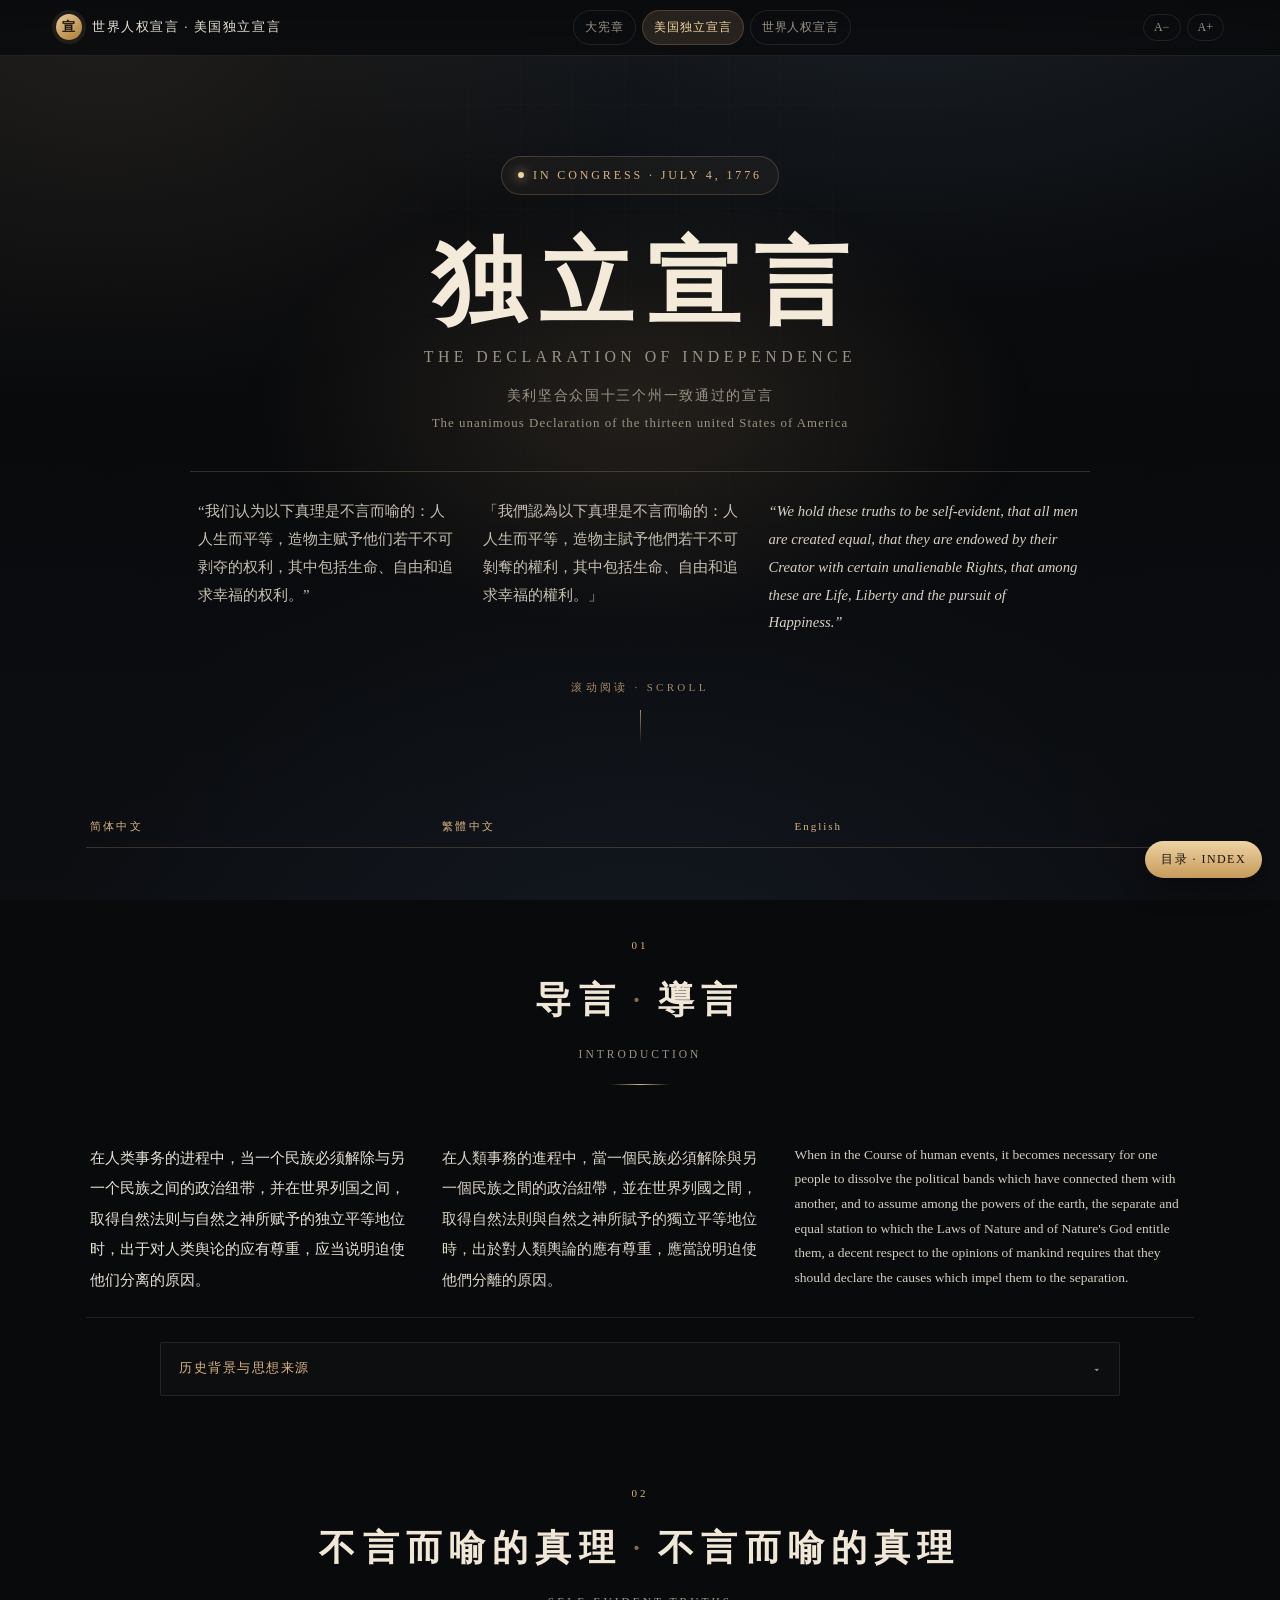
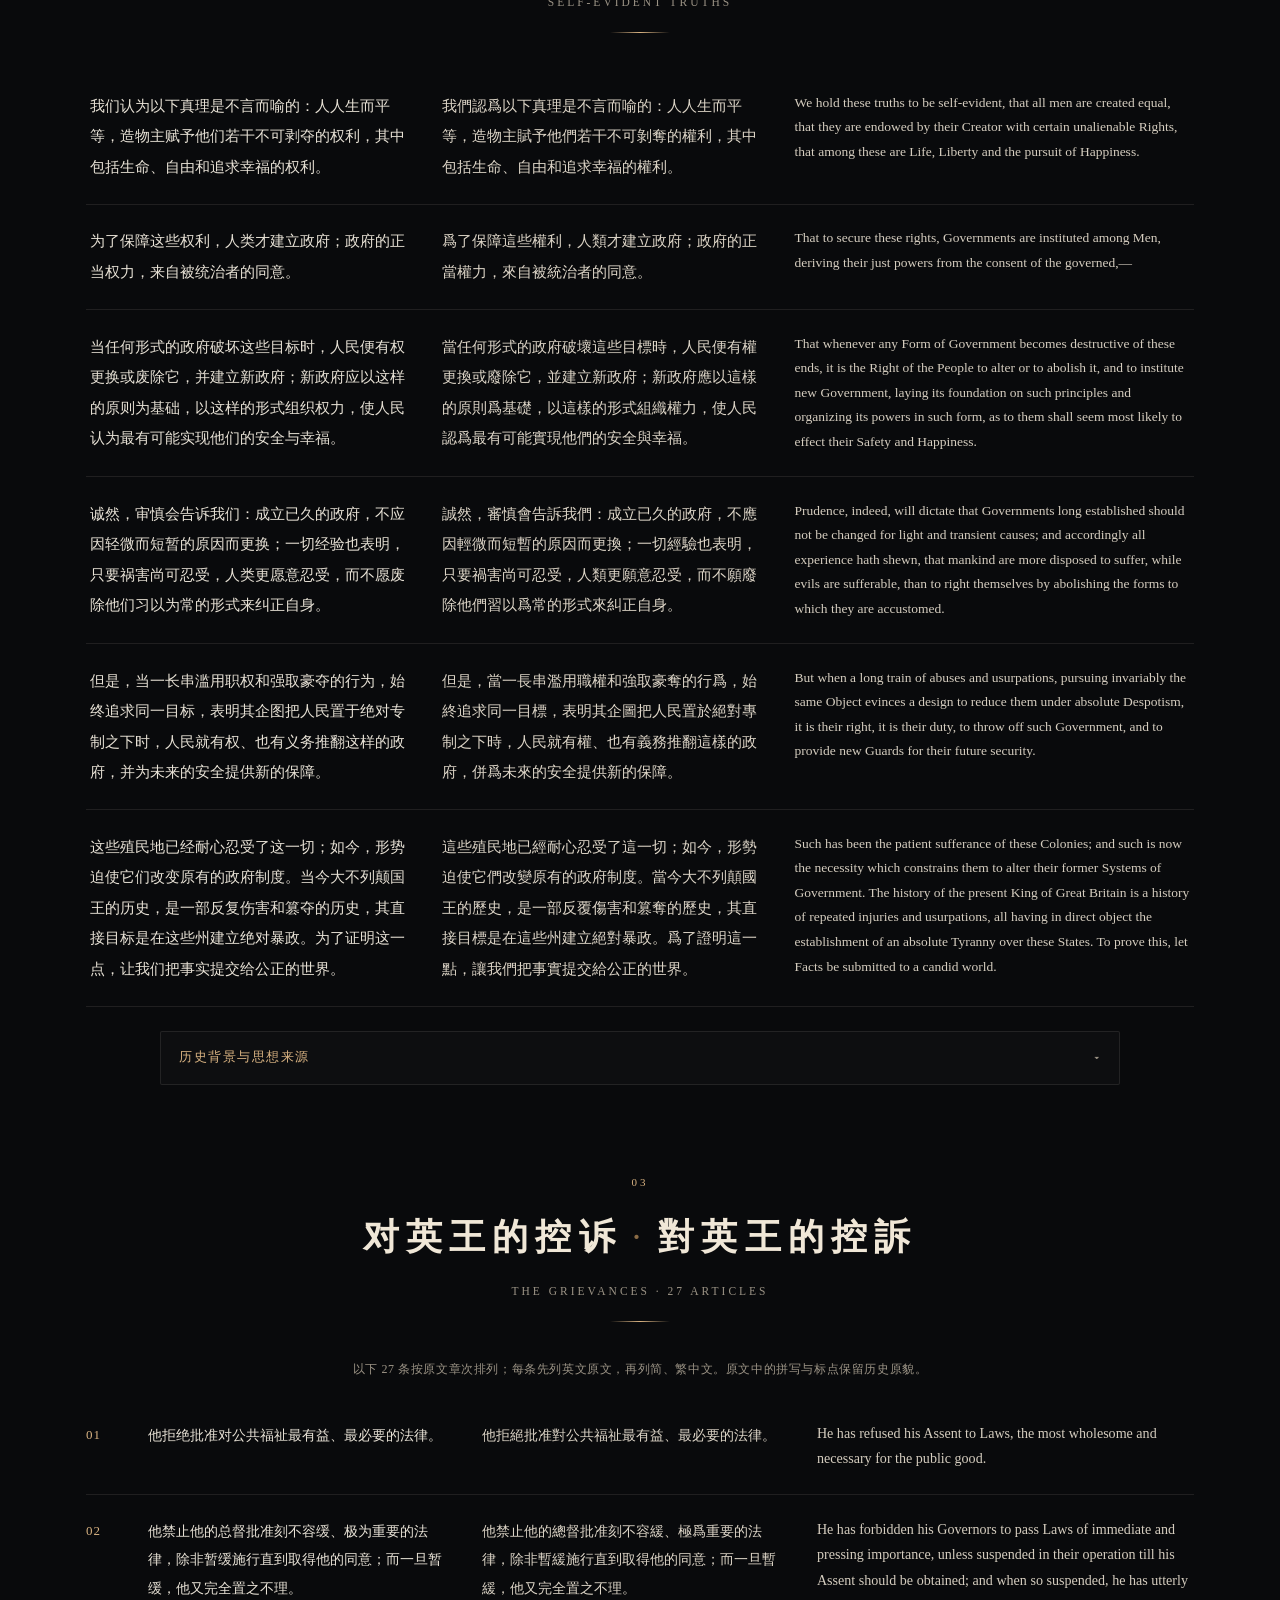
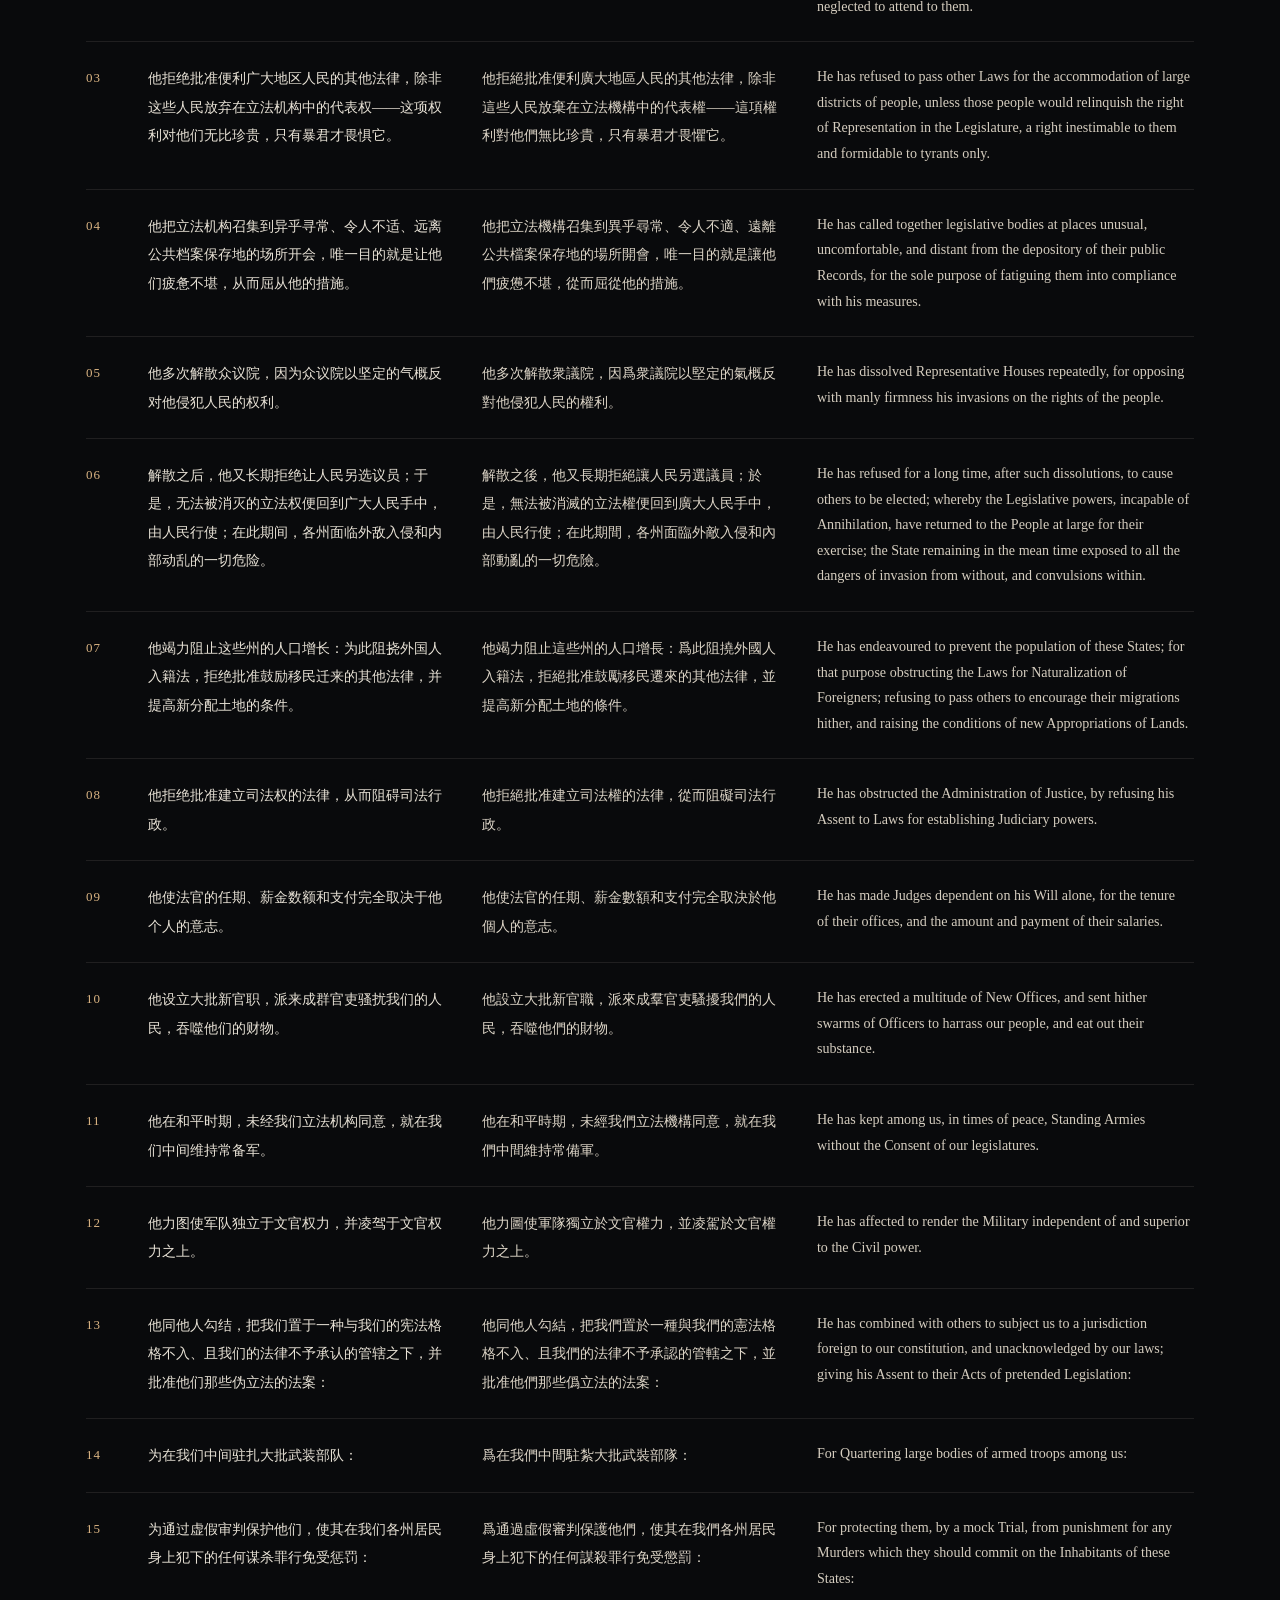
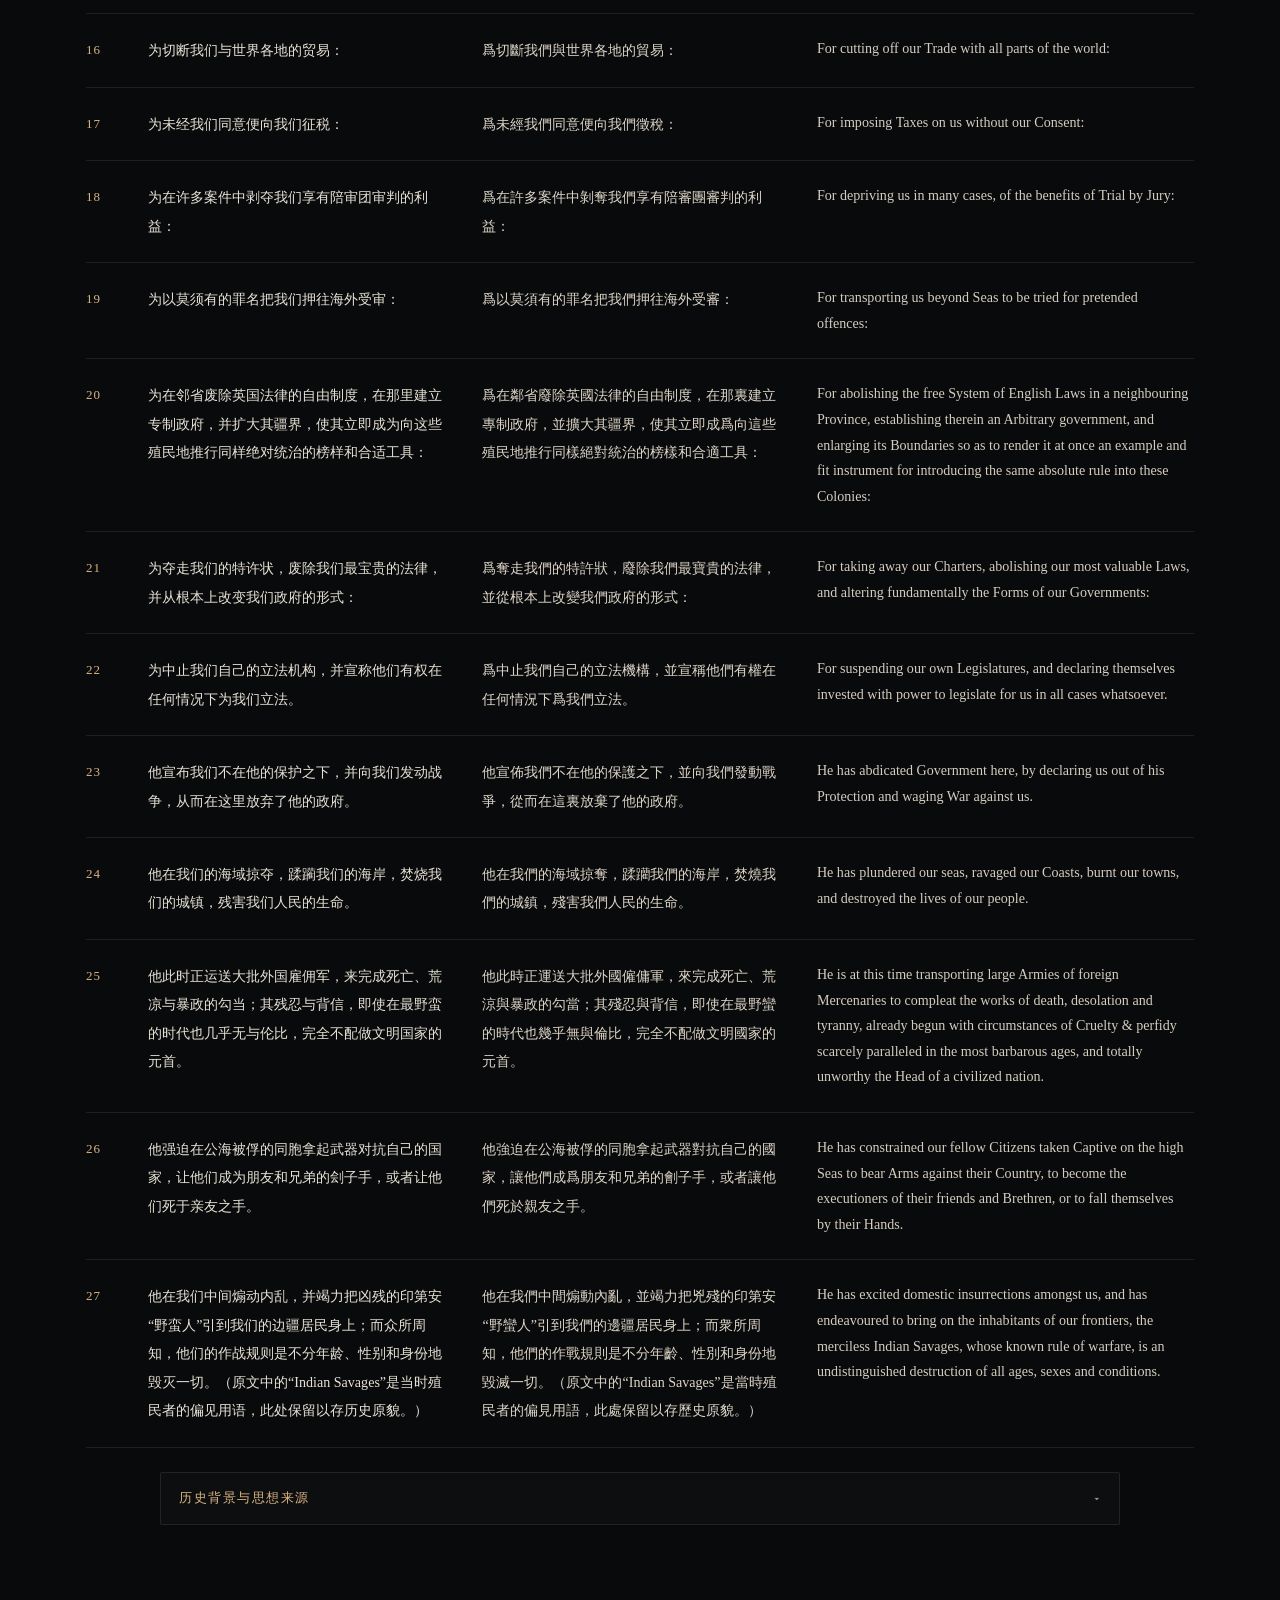
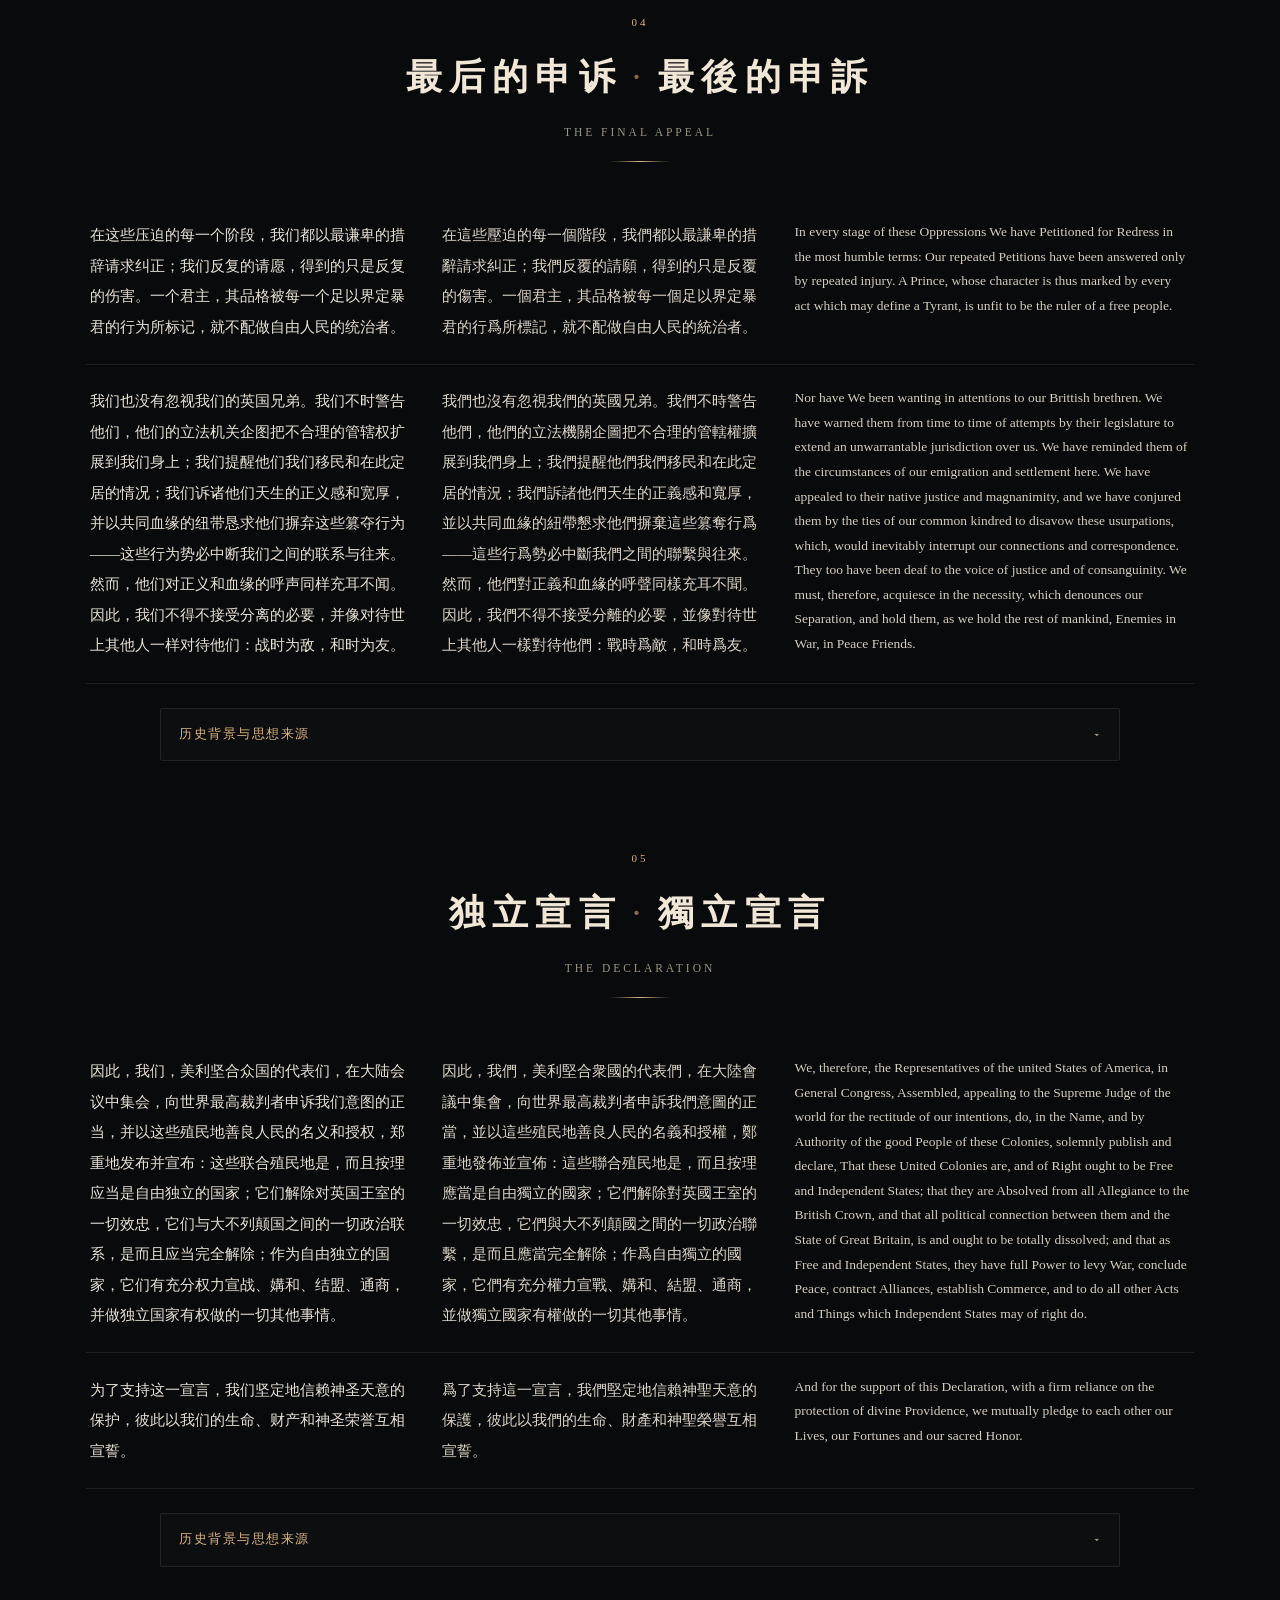
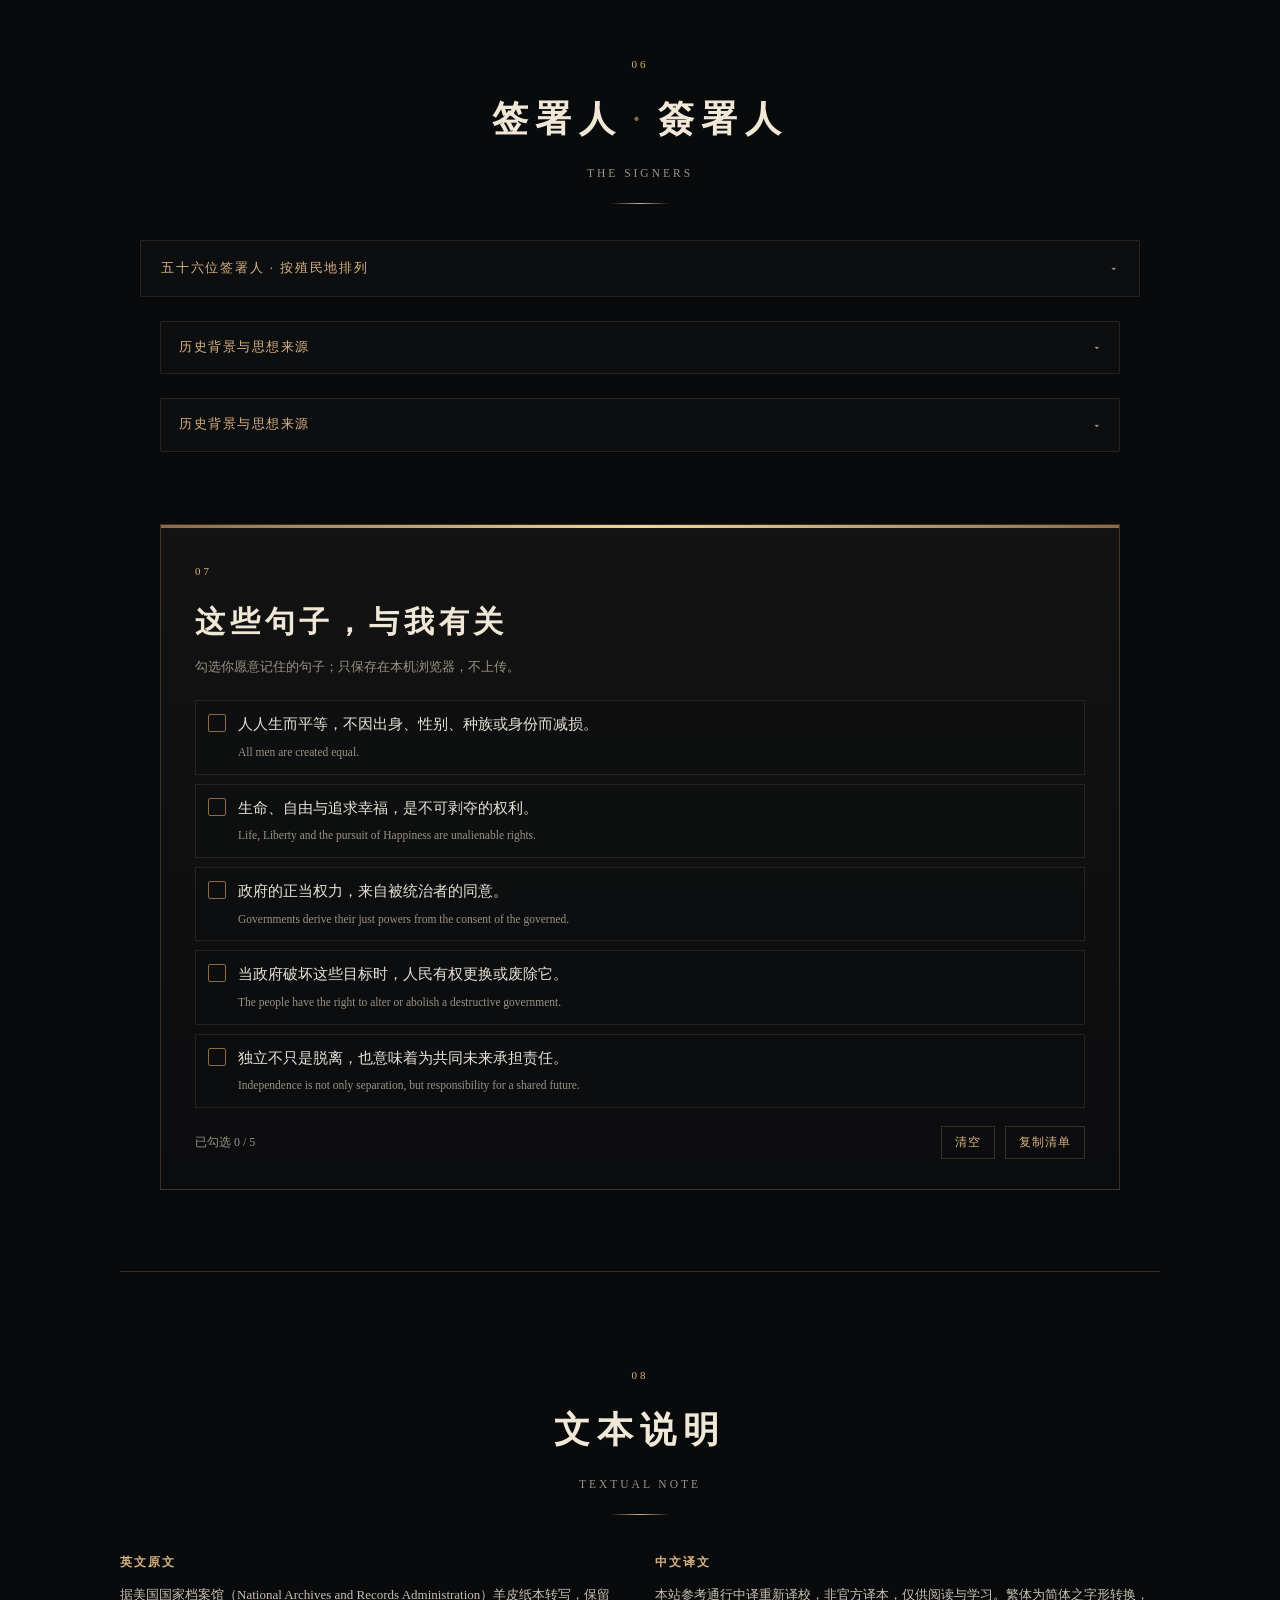
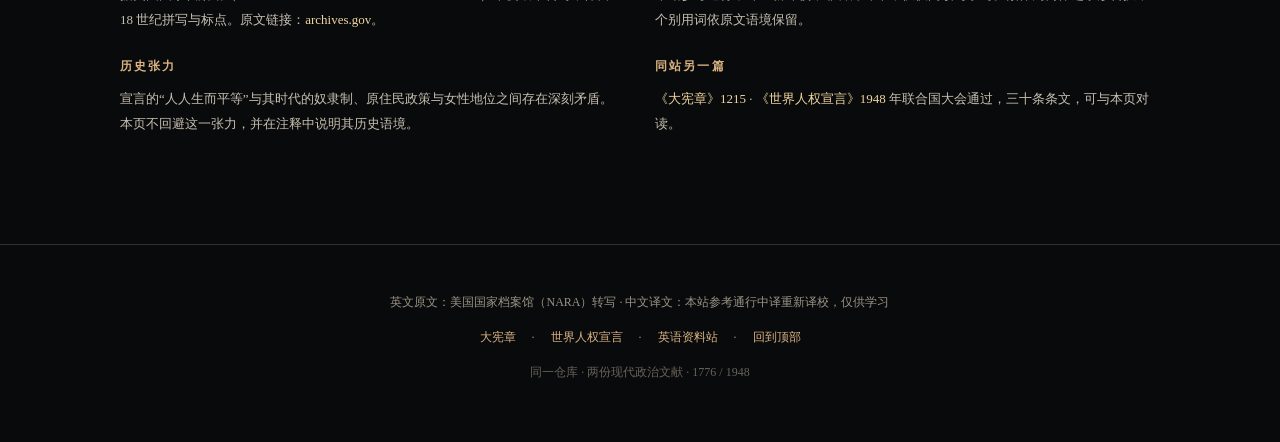
==== commit 8577ee7c: "site: add Declaration of Independence (trilingual, same repo as UDHR)" ====
--- a/declaration/index.html
+++ b/declaration/index.html
@@ -218,8 +218,9 @@
   <div class="topbar-inner">
     <a class="brand" href="../index.html"><span class="brand-mark" aria-hidden="true">宣</span><span>世界人权宣言 · 美国独立宣言</span></a>
     <nav class="doc-switch" aria-label="文献切换">
-      <a href="../index.html">世界人权宣言</a>
+      <a href="../magna-carta/">大宪章</a>
       <a class="on" href="./index.html" aria-current="page">美国独立宣言</a>
+      <a href="../udhr/">世界人权宣言</a>
     </nav>
     <div class="tools">
       <button type="button" class="tool-btn" data-font="-0.06" title="缩小字号">A−</button>
@@ -558,7 +559,7 @@
     <div><h3>英文原文</h3><p>据美国国家档案馆（National Archives and Records Administration）羊皮纸本转写，保留 18 世纪拼写与标点。原文链接：<a href="https://www.archives.gov/founding-docs/declaration-transcript" target="_blank" rel="noopener">archives.gov</a>。</p></div>
     <div><h3>中文译文</h3><p>本站参考通行中译重新译校，非官方译本，仅供阅读与学习。繁体为简体之字形转换，个别用词依原文语境保留。</p></div>
     <div><h3>历史张力</h3><p>宣言的“人人生而平等”与其时代的奴隶制、原住民政策与女性地位之间存在深刻矛盾。本页不回避这一张力，并在注释中说明其历史语境。</p></div>
-    <div><h3>同站另一篇</h3><p><a href="../index.html">《世界人权宣言》三语对照</a> · 1948 年联合国大会通过，三十条条文，可与本页对读。</p></div>
+    <div><h3>同站另一篇</h3><p><a href="../magna-carta/">《大宪章》1215</a> · <a href="../udhr/">《世界人权宣言》1948</a> 年联合国大会通过，三十条条文，可与本页对读。</p></div>
   </div>
 </section>
     </div>
@@ -580,7 +581,7 @@
 </aside>
 <footer class="footer">
   <p>英文原文：美国国家档案馆（NARA）转写 · 中文译文：本站参考通行中译重新译校，仅供学习</p>
-  <p class="foot-links"><a href="../index.html">世界人权宣言</a><span>·</span><a href="https://1901151458-prog.github.io/english-materials/" target="_blank" rel="noopener">英语资料站</a><span>·</span><a href="#top">回到顶部</a></p>
+  <p class="foot-links"><a href="../magna-carta/">大宪章</a><span>·</span><a href="../udhr/">世界人权宣言</a><span>·</span><a href="https://1901151458-prog.github.io/english-materials/" target="_blank" rel="noopener">英语资料站</a><span>·</span><a href="#top">回到顶部</a></p>
   <p style="margin-top:10px;opacity:.65">同一仓库 · 两份现代政治文献 · 1776 / 1948</p>
 </footer>
 <script>
